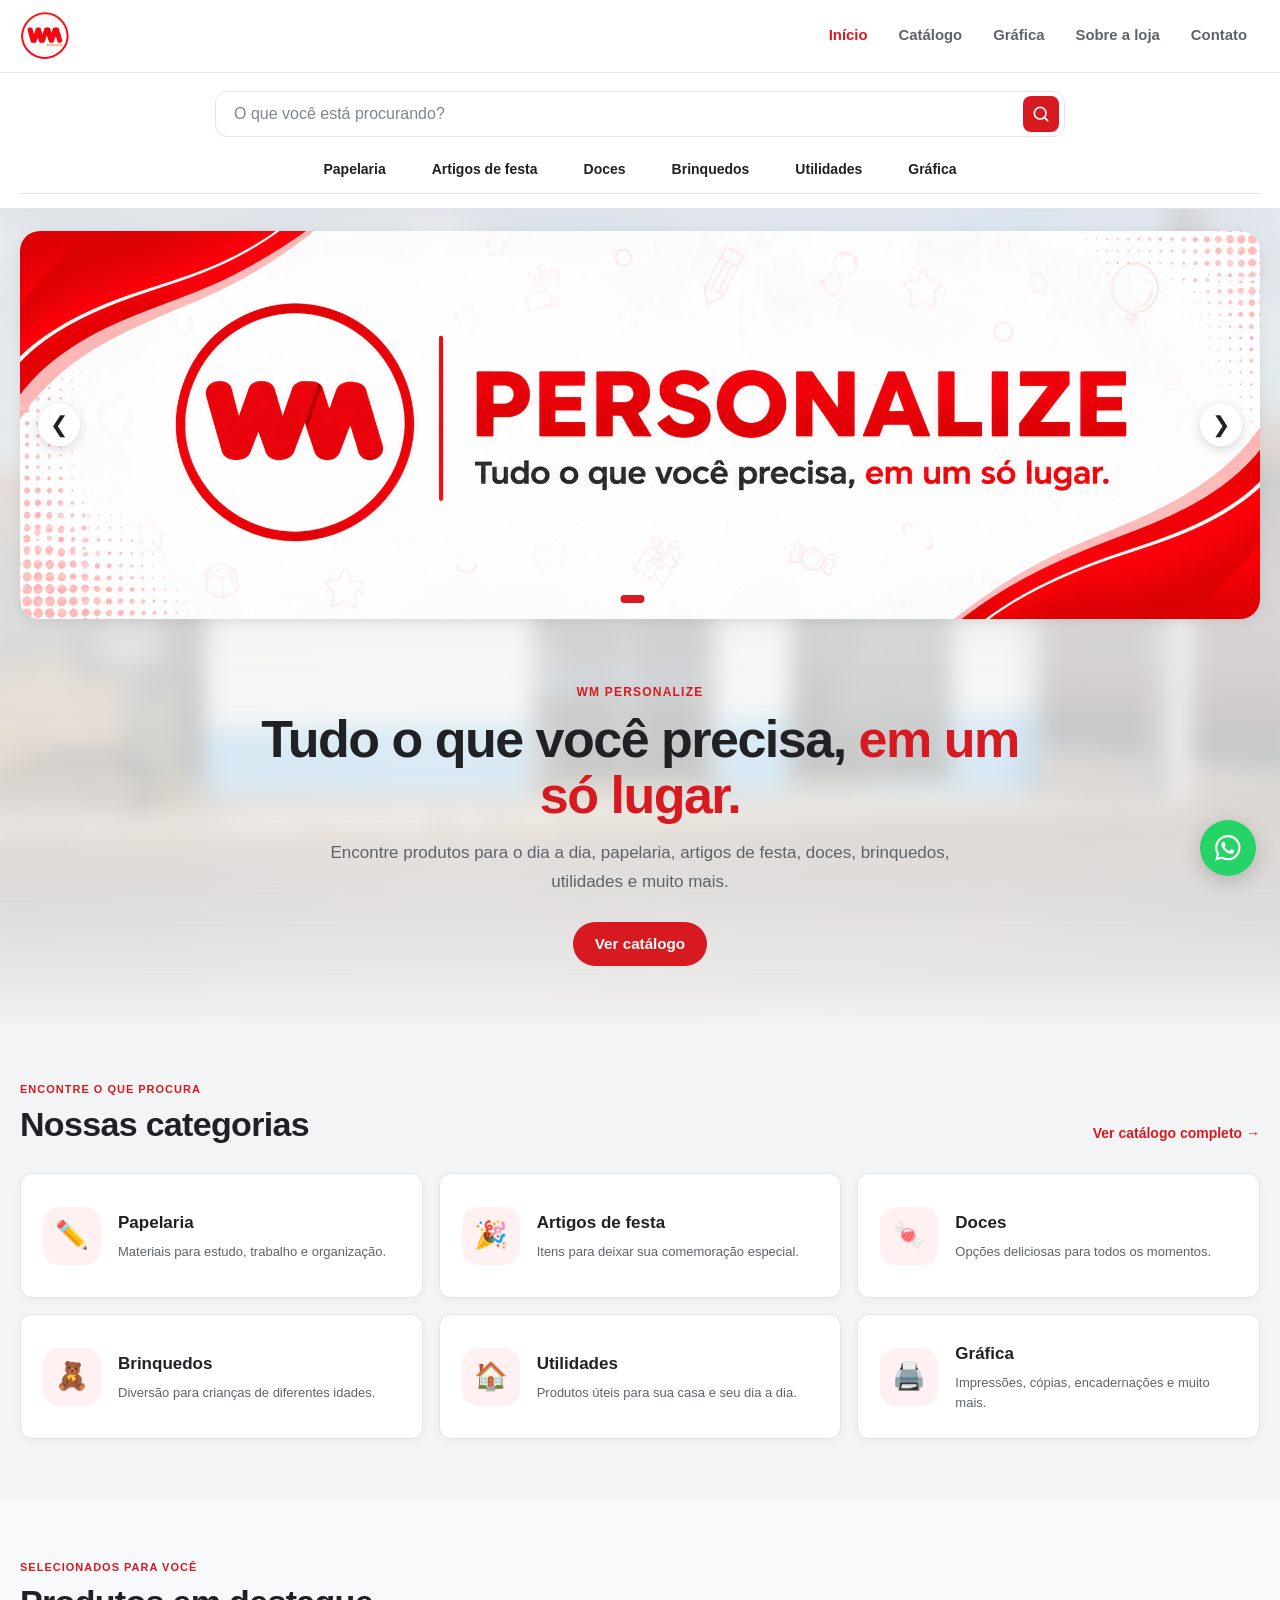
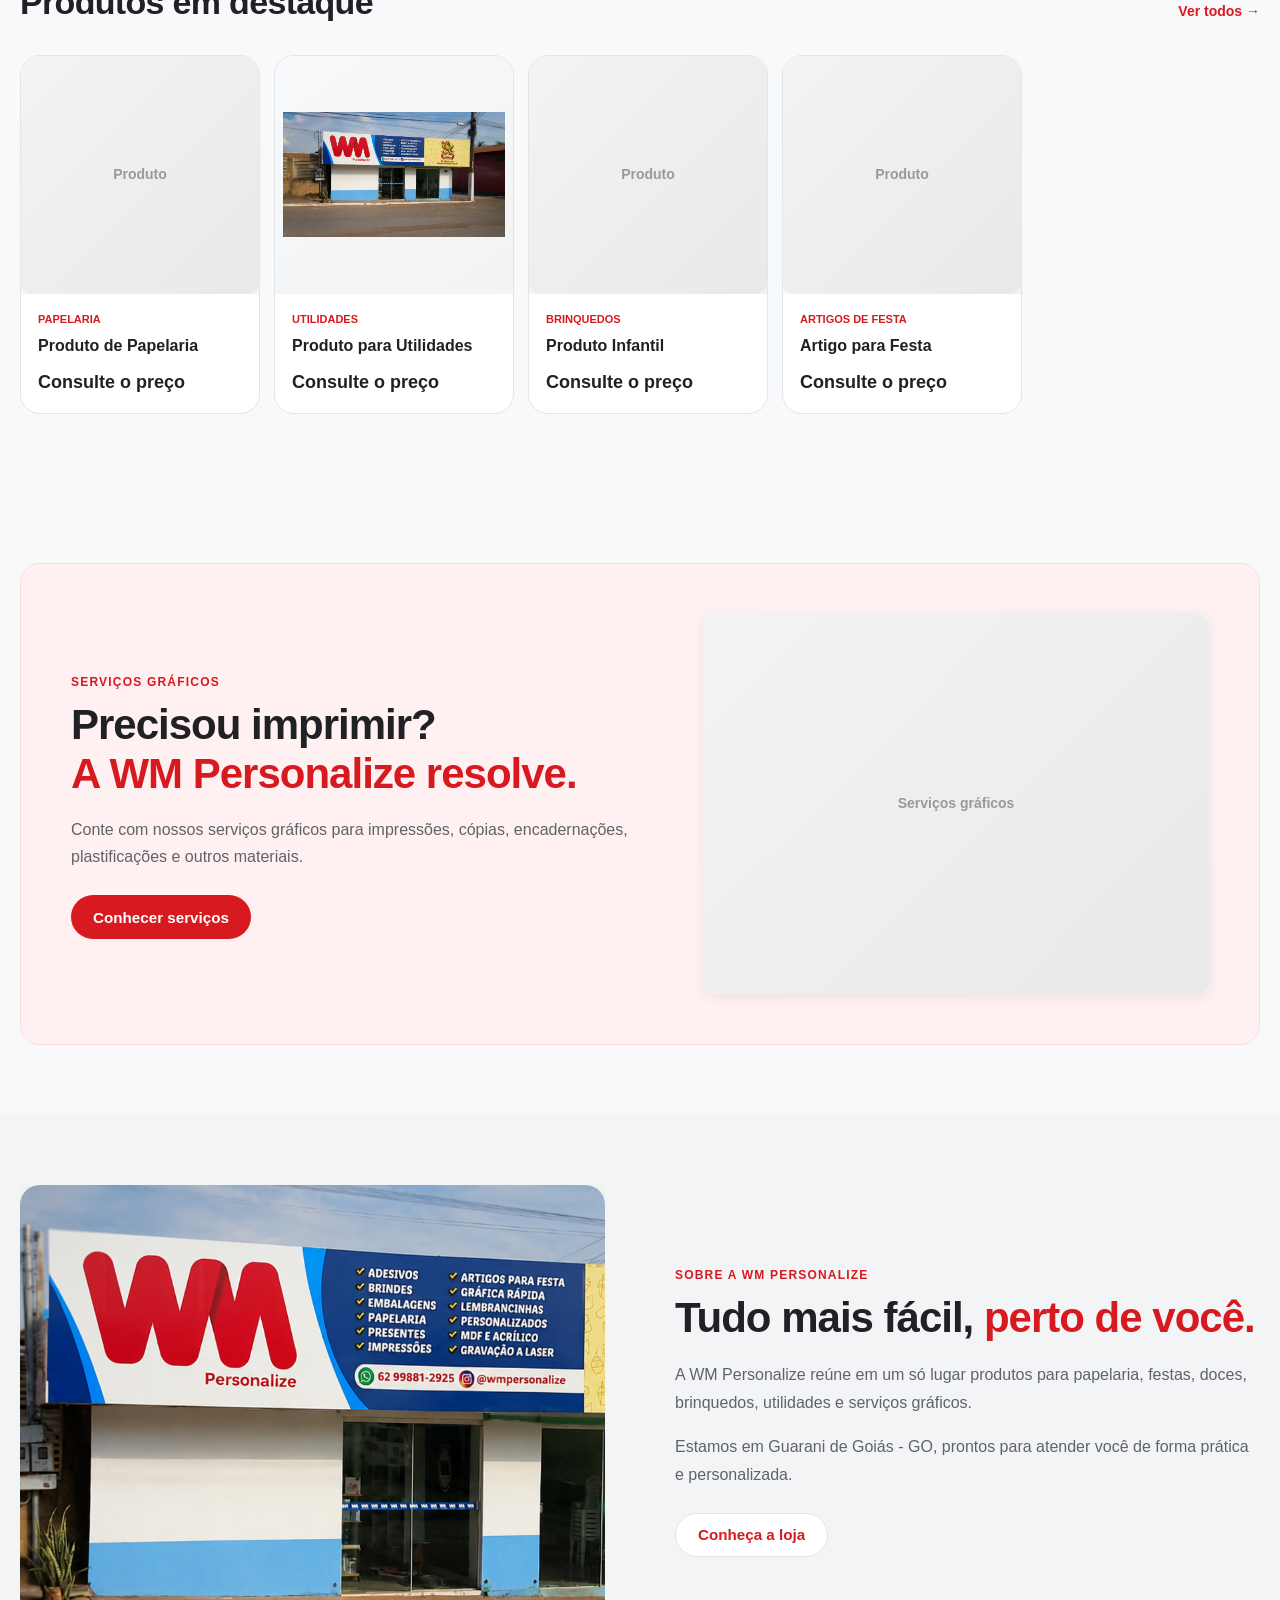
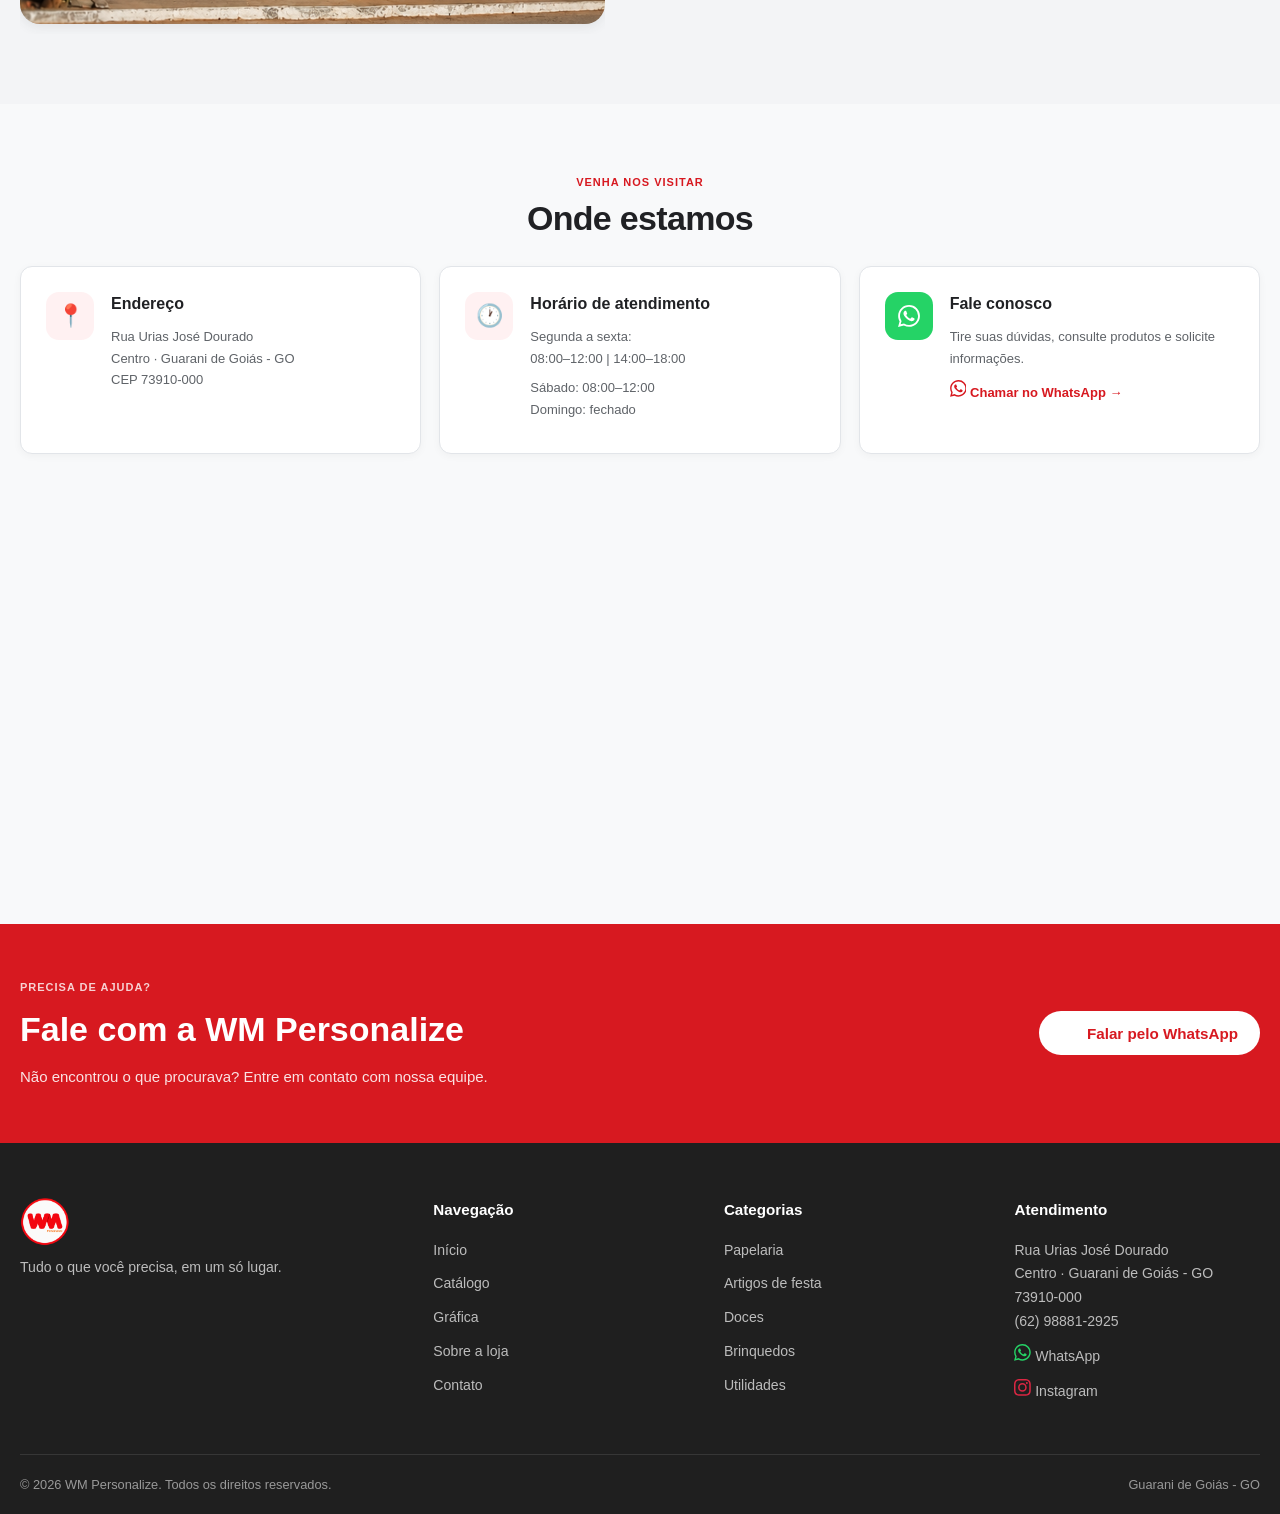
==== index.html @ 1e36e5fc "Add files via upload" ====
<!DOCTYPE html>
<html lang="pt-BR">

<head>
    <meta charset="UTF-8">
    <meta name="viewport" content="width=device-width, initial-scale=1.0">

    <meta name="description"
        content="WM Personalize - Tudo o que você precisa, em um só lugar. Papelaria, artigos de festa, doces, brinquedos, utilidades e serviços gráficos em Guarani de Goiás - GO.">

    <meta name="keywords"
        content="WM Personalize, papelaria, artigos de festa, doces, brinquedos, utilidades, gráfica, Guarani de Goiás">

    <meta name="author" content="WM Personalize">

    <title>WM Personalize | Tudo o que você precisa, em um só lugar.</title>

    <link rel="icon" type="image/x-icon" href="img/favicon/favicon.ico">

    <!-- CSS GLOBAL -->
    <link rel="stylesheet" href="css/style.css">

    <!-- CSS ESPECÍFICO DA HOME -->
    <link rel="stylesheet" href="css/home.css">
</head>

<body>

    <!-- =====================================================
         CABEÇALHO
    ====================================================== -->
    <header class="header">

        <div class="container header-conteudo">

            <!-- LOGO -->
            <a href="index.html" class="logo" aria-label="WM Personalize - Início">
                <img src="img/logo/logo.png" alt="WM Personalize">
            </a>

            <!-- MENU PRINCIPAL -->
            <nav class="menu-principal" aria-label="Menu principal">

                <a href="index.html" class="ativo">
                    Início
                </a>

                <a href="catalogo.html">
                    Catálogo
                </a>

                <a href="grafica.html">
                    Gráfica
                </a>

                <a href="sobre.html">
                    Sobre a loja
                </a>

                <a href="contato.html">
                    Contato
                </a>

            </nav>

            <!-- BOTÃO MENU MOBILE -->
            <button
                class="botao-menu-mobile"
                id="botaoMenuMobile"
                type="button"
                aria-label="Abrir menu"
                aria-expanded="false">

                <span></span>
                <span></span>
                <span></span>

            </button>

        </div>

    </header>


    <main>

        <!-- =================================================
             BUSCA
        ================================================== -->
        <section class="barra-pesquisa-secao">

            <div class="container">

                <form
                    class="barra-pesquisa"
                    id="formBuscaHome"
                    role="search">

                    <input
                        type="search"
                        id="buscaHome"
                        name="busca"
                        placeholder="O que você está procurando?"
                        autocomplete="off"
                        aria-label="Pesquisar produtos">

                    <button
                        type="submit"
                        aria-label="Pesquisar">

                        <svg
                            width="20"
                            height="20"
                            viewBox="0 0 24 24"
                            fill="none"
                            xmlns="http://www.w3.org/2000/svg"
                            aria-hidden="true">

                            <circle
                                cx="11"
                                cy="11"
                                r="7"
                                stroke="currentColor"
                                stroke-width="2"/>

                            <path
                                d="M20 20L16 16"
                                stroke="currentColor"
                                stroke-width="2"
                                stroke-linecap="round"/>

                        </svg>

                    </button>

                </form>

            </div>

        </section>


        <!-- =================================================
             CATEGORIAS
        ================================================== -->
        <section class="categorias-secao">

            <div class="container">

                <div class="categorias-barra">

                    <div class="categorias-lista">

                        <a
                            href="catalogo.html?categoria=papelaria"
                            class="categoria-item">

                            Papelaria

                        </a>

                        <a
                            href="catalogo.html?categoria=festa"
                            class="categoria-item">

                            Artigos de festa

                        </a>

                        <a
                            href="catalogo.html?categoria=doces"
                            class="categoria-item">

                            Doces

                        </a>

                        <a
                            href="catalogo.html?categoria=brinquedos"
                            class="categoria-item">

                            Brinquedos

                        </a>

                        <a
                            href="catalogo.html?categoria=utilidades"
                            class="categoria-item">

                            Utilidades

                        </a>

                        <a
                            href="grafica.html"
                            class="categoria-item">

                            Gráfica

                        </a>

                    </div>

                </div>

            </div>

        </section>


        <div class="inicio-destaque">

            <!-- =================================================
                 BANNER PRINCIPAL
            ================================================== -->
            <section class="hero">

            <div class="container">

                <div class="hero-banner">

                    <picture>

                        <img
                            src="img/home/banner-01.png"
                            alt="WM Personalize - Tudo o que você precisa, em um só lugar."
                            class="hero-banner-imagem"
                            id="bannerPrincipal">

                    </picture>

                    <!-- CONTROLES DO BANNER -->

                    <button
                        class="hero-controle hero-anterior"
                        id="bannerAnterior"
                        type="button"
                        aria-label="Banner anterior">

                        &#10094;

                    </button>

                    <button
                        class="hero-controle hero-proximo"
                        id="bannerProximo"
                        type="button"
                        aria-label="Próximo banner">

                        &#10095;

                    </button>

                    <!-- INDICADORES -->

                    <div
                        class="hero-indicadores"
                        id="bannerIndicadores"
                        aria-label="Indicadores do banner">

                        <button
                            type="button"
                            class="indicador ativo"
                            data-slide="0"
                            aria-label="Ir para o banner 1">
                        </button>

                        <button
                            type="button"
                            class="indicador"
                            data-slide="1"
                            aria-label="Ir para o banner 2">
                        </button>

                    </div>

                </div>

            </div>

            </section>


            <!-- =================================================
                 APRESENTAÇÃO
            ================================================== -->
            <section class="secao apresentacao">

            <div class="container">

                <div class="apresentacao-conteudo">

                    <span class="selo-secao">
                        WM PERSONALIZE
                    </span>

                    <h1>
                        Tudo o que você precisa,
                        <span>em um só lugar.</span>
                    </h1>

                    <p>
                        Encontre produtos para o dia a dia, papelaria,
                        artigos de festa, doces, brinquedos, utilidades
                        e muito mais.
                    </p>

                    <a
                        href="catalogo.html"
                        class="botao botao-primario">

                        Ver catálogo

                    </a>

                </div>

            </div>

            </section>

        </div>


        <!-- =================================================
             CATEGORIAS EM DESTAQUE
        ================================================== -->
        <section class="secao secao-cinza categorias-destaque">

            <div class="container">

                <div class="titulo-secao">

                    <div>
                        <span>ENCONTRE O QUE PROCURA</span>

                        <h2>
                            Nossas categorias
                        </h2>
                    </div>

                    <a
                        href="catalogo.html"
                        class="link-secao">

                        Ver catálogo completo →

                    </a>

                </div>


                <div class="categorias-grid">

                    <!-- PAPELARIA -->
                    <a
                        href="catalogo.html?categoria=papelaria"
                        class="categoria-card">

                        <div class="categoria-card-icone">
                            ✏️
                        </div>

                        <div>
                            <h3>Papelaria</h3>

                            <p>
                                Materiais para estudo,
                                trabalho e organização.
                            </p>
                        </div>

                    </a>


                    <!-- FESTA -->
                    <a
                        href="catalogo.html?categoria=festa"
                        class="categoria-card">

                        <div class="categoria-card-icone">
                            🎉
                        </div>

                        <div>
                            <h3>Artigos de festa</h3>

                            <p>
                                Itens para deixar
                                sua comemoração especial.
                            </p>
                        </div>

                    </a>


                    <!-- DOCES -->
                    <a
                        href="catalogo.html?categoria=doces"
                        class="categoria-card">

                        <div class="categoria-card-icone">
                            🍬
                        </div>

                        <div>
                            <h3>Doces</h3>

                            <p>
                                Opções deliciosas
                                para todos os momentos.
                            </p>
                        </div>

                    </a>


                    <!-- BRINQUEDOS -->
                    <a
                        href="catalogo.html?categoria=brinquedos"
                        class="categoria-card">

                        <div class="categoria-card-icone">
                            🧸
                        </div>

                        <div>
                            <h3>Brinquedos</h3>

                            <p>
                                Diversão para crianças
                                de diferentes idades.
                            </p>
                        </div>

                    </a>


                    <!-- UTILIDADES -->
                    <a
                        href="catalogo.html?categoria=utilidades"
                        class="categoria-card">

                        <div class="categoria-card-icone">
                            🏠
                        </div>

                        <div>
                            <h3>Utilidades</h3>

                            <p>
                                Produtos úteis para
                                sua casa e seu dia a dia.
                            </p>
                        </div>

                    </a>


                    <!-- GRÁFICA -->
                    <a
                        href="grafica.html"
                        class="categoria-card">

                        <div class="categoria-card-icone">
                            🖨️
                        </div>

                        <div>
                            <h3>Gráfica</h3>

                            <p>
                                Impressões, cópias,
                                encadernações e muito mais.
                            </p>
                        </div>

                    </a>

                </div>

            </div>

        </section>


        <!-- =================================================
             PRODUTOS EM DESTAQUE
             -------------------------------------------------
             Os cards sao montados sozinhos a partir de
             js/produtos.js: todo produto com "destaque: true"
             aparece aqui. A lista rola para o lado.
        ================================================== -->
        <section class="secao produtos-home">

            <div class="container">

                <div class="titulo-secao">

                    <div>
                        <span>SELECIONADOS PARA VOCÊ</span>

                        <h2>
                            Produtos em destaque
                        </h2>
                    </div>

                    <a
                        href="catalogo.html"
                        class="link-secao">

                        Ver todos →

                    </a>

                </div>


                <div
                    class="carrossel-produtos"
                    id="produtosDestaque">

                    <!-- Preenchido por js/home-destaques.js -->

                </div>

            </div>

        </section>


        <!-- =================================================
             GRÁFICA
        ================================================== -->
        <section class="secao grafica-home">

            <div class="container">

                <div class="grafica-home-conteudo">

                    <div class="grafica-home-texto">

                        <span class="selo-secao">
                            SERVIÇOS GRÁFICOS
                        </span>

                        <h2>
                            Precisou imprimir?
                            <br>
                            <span>A WM Personalize resolve.</span>
                        </h2>

                        <p>
                            Conte com nossos serviços gráficos para
                            impressões, cópias, encadernações,
                            plastificações e outros materiais.
                        </p>

                        <a
                            href="grafica.html"
                            class="botao botao-primario">

                            Conhecer serviços

                        </a>

                    </div>


                    <div class="grafica-home-imagem">

                        <img
                            src="img/grafica/impressao.png"
                            alt="Serviços de impressão da WM Personalize"
                            onerror="this.style.display='none'; this.nextElementSibling.style.display='flex';">

                        <div
                            class="placeholder-imagem"
                            style="display: none;">

                            Serviços gráficos

                        </div>

                    </div>

                </div>

            </div>

        </section>


        <!-- =================================================
             SOBRE A LOJA
        ================================================== -->
        <section class="secao secao-cinza sobre-home">

            <div class="container">

                <div class="sobre-home-conteudo">

                    <div class="sobre-home-imagens">

                        <!-- ===========================================
                             FOTOS DA LOJA

                             Para colocar mais uma foto, copie e cole
                             uma das linhas <img> abaixo e troque
                             apenas o caminho em src="...".
                        ============================================ -->

                        <div class="sobre-home-galeria">

                            <img src="img/loja/fachada.png" alt="Fachada da WM Personalize" loading="lazy">


                        </div>

                        
                        

                    </div>


                    <div class="sobre-home-texto">

                        <span class="selo-secao">
                            SOBRE A WM PERSONALIZE
                        </span>

                        <h2>
                            Tudo mais fácil,
                            <span>perto de você.</span>
                        </h2>

                        <p>
                            A WM Personalize reúne em um só lugar
                            produtos para papelaria, festas, doces,
                            brinquedos, utilidades e serviços gráficos.
                        </p>

                        <p>
                            Estamos em Guarani de Goiás - GO,
                            prontos para atender você de forma
                            prática e personalizada.
                        </p>

                        <a
                            href="sobre.html"
                            class="botao botao-secundario">

                            Conheça a loja

                        </a>

                    </div>

                </div>

            </div>

        </section>


        <!-- =================================================
             LOCALIZAÇÃO E HORÁRIO
        ================================================== -->
        <section class="secao localizacao-home">

            <div class="container">

                <div class="titulo-secao titulo-centralizado">

                    <div>

                        <span>
                            VENHA NOS VISITAR
                        </span>

                        <h2>
                            Onde estamos
                        </h2>

                    </div>

                </div>


                <div class="informacoes-loja-grid">

                    <!-- ENDEREÇO -->
                    <div class="informacao-loja-card">

                        <div class="informacao-icone">
                            📍
                        </div>

                        <div>

                            <h3>
                                Endereço
                            </h3>

                            <p>
                                Rua Urias José Dourado
                                <br>
                                Centro · Guarani de Goiás - GO
                                <br>
                                CEP 73910-000
                            </p>

                        </div>

                    </div>


                    <!-- HORÁRIO -->
                    <div class="informacao-loja-card">

                        <div class="informacao-icone">
                            🕐
                        </div>

                        <div>

                            <h3>
                                Horário de atendimento
                            </h3>

                            <p>
                                Segunda a sexta:
                                <br>
                                08:00–12:00 | 14:00–18:00
                            </p>

                            <p>
                                Sábado: 08:00–12:00
                                <br>
                                Domingo: fechado
                            </p>

                        </div>

                    </div>


                    <!-- WHATSAPP -->
                    <div class="informacao-loja-card">

                        <div class="informacao-icone icone-redondo-whatsapp">
                            <span class="icone-marca" data-icone="whatsapp"></span>
                        </div>

                        <div>

                            <h3>
                                Fale conosco
                            </h3>

                            <p>
                                Tire suas dúvidas,
                                consulte produtos e
                                solicite informações.
                            </p>

                            <a
                                href="https://wa.me/556298812925"
                                target="_blank"
                                rel="noopener noreferrer"
                                class="link-whatsapp link-com-icone">

                                <span class="icone-marca" data-icone="whatsapp"></span>
                                Chamar no WhatsApp →

                            </a>

                        </div>

                    </div>

                </div>

            </div>

        </section>


        <!-- =================================================
             MAPA
        ================================================== -->
        <section class="mapa-home">

            <div class="mapa-container">

                <iframe
                    src="https://www.google.com/maps?q=-13.9378415,-46.4811684&amp;z=18&amp;output=embed"
                    width="100%"
                    height="400"
                    style="border:0;"
                    allowfullscreen=""
                    loading="lazy"
                    referrerpolicy="no-referrer-when-downgrade"
                    title="Localização da WM Personalize">
                </iframe>

            </div>

        </section>


        <!-- =================================================
             CHAMADA PARA WHATSAPP
        ================================================== -->
        <section class="secao chamada-whatsapp">

            <div class="container">

                <div class="chamada-whatsapp-conteudo">

                    <div>

                        <span>
                            PRECISA DE AJUDA?
                        </span>

                        <h2>
                            Fale com a WM Personalize
                        </h2>

                        <p>
                            Não encontrou o que procurava?
                            Entre em contato com nossa equipe.
                        </p>

                    </div>

                    <a
                        href="https://wa.me/556298812925?text=Ol%C3%A1!%20Gostaria%20de%20saber%20mais%20sobre%20os%20produtos%20da%20WM%20Personalize."
                        target="_blank"
                        rel="noopener noreferrer"
                        class="botao botao-whatsapp">

                        <span class="icone-marca" data-icone="whatsapp"></span>
                        Falar pelo WhatsApp

                    </a>

                </div>

            </div>

        </section>

    </main>


    <!-- =====================================================
         RODAPÉ
    ====================================================== -->
    <footer class="footer">

        <div class="container">

            <div class="footer-conteudo">

                <!-- COLUNA 1 -->
                <div class="footer-coluna footer-marca">

                    <a
                        href="index.html"
                        class="footer-logo">

                        <img
                            src="img/logo/logo.png"
                            alt="WM Personalize">

                    </a>

                    <p>
                        Tudo o que você precisa,
                        em um só lugar.
                    </p>

                </div>


                <!-- COLUNA 2 -->
                <div class="footer-coluna">

                    <h3>
                        Navegação
                    </h3>

                    <a href="index.html">
                        Início
                    </a>

                    <a href="catalogo.html">
                        Catálogo
                    </a>

                    <a href="grafica.html">
                        Gráfica
                    </a>

                    <a href="sobre.html">
                        Sobre a loja
                    </a>

                    <a href="contato.html">
                        Contato
                    </a>

                </div>


                <!-- COLUNA 3 -->
                <div class="footer-coluna">

                    <h3>
                        Categorias
                    </h3>

                    <a href="catalogo.html?categoria=papelaria">
                        Papelaria
                    </a>

                    <a href="catalogo.html?categoria=festa">
                        Artigos de festa
                    </a>

                    <a href="catalogo.html?categoria=doces">
                        Doces
                    </a>

                    <a href="catalogo.html?categoria=brinquedos">
                        Brinquedos
                    </a>

                    <a href="catalogo.html?categoria=utilidades">
                        Utilidades
                    </a>

                </div>


                <!-- COLUNA 4 -->
                <div class="footer-coluna">

                    <h3>
                        Atendimento
                    </h3>

                    <p>
                        Rua Urias José Dourado
                        <br>
                        Centro · Guarani de Goiás - GO
                        <br>
                        73910-000
                    </p>

                    <a
                        href="tel:+556298812925">

                        (62) 98881-2925

                    </a>

                    <a
                        href="https://wa.me/556298812925"
                        target="_blank"
                        rel="noopener noreferrer"
                        class="link-com-icone">

                        <span class="icone-marca icone-cor-whatsapp" data-icone="whatsapp"></span>
                        WhatsApp

                    </a>

                    <a
                        href="https://www.instagram.com/wmpersonalize/"
                        target="_blank"
                        rel="noopener noreferrer"
                        class="link-com-icone">

                        <span class="icone-marca icone-cor-instagram" data-icone="instagram"></span>
                        Instagram

                    </a>

                </div>

            </div>


            <!-- LINHA FINAL -->
            <div class="footer-final">

                <p>
                    © 2026 WM Personalize. Todos os direitos reservados.
                </p>

                <p>
                    Guarani de Goiás - GO
                </p>

            </div>

        </div>

    </footer>


    <!-- =====================================================
         BOTÃO FLUTUANTE WHATSAPP
    ====================================================== -->
    <a
        href="https://wa.me/556298812925?text=Ol%C3%A1!%20Gostaria%20de%20saber%20mais%20sobre%20a%20WM%20Personalize."
        class="whatsapp-flutuante"
        target="_blank"
        rel="noopener noreferrer"
        aria-label="Falar com a WM Personalize pelo WhatsApp">

        <span class="icone-marca" data-icone="whatsapp"></span>

    </a>


    <!-- JAVASCRIPT GLOBAL -->
    <script src="js/icones.js"></script>

    <script src="js/script.js"></script>

    <!-- LISTA DE PRODUTOS + VITRINE DE DESTAQUES -->
    <script src="js/produtos.js"></script>

    <script src="js/home-destaques.js"></script>

</body>

</html>
---- css/style.css ----
/* =========================================================
   WM PERSONALIZE
   CSS GLOBAL DO PROJETO
   ========================================================= */


/* =========================================================
   1. VARIÁVEIS DA IDENTIDADE VISUAL
   ========================================================= */

:root {
    /* Cores principais */
    --cor-primaria: #d71920;
    --cor-primaria-escura: #b51218;
    --cor-primaria-clara: #fff1f2;

    /* Cores neutras */
    --cor-branca: #ffffff;
    /* Aliases kept for the page-specific styles written with the older name. */
    --cor-branco: var(--cor-branca);
    --cor-fundo: #f8f9fa;
    --cor-fundo-secundario: #f3f4f6;
    --cor-texto: #202124;
    --cor-texto-secundario: #5f6368;
    --cor-texto-claro: #80868b;
    --cor-borda: #e2e5e9;

    /* Estados */
    --cor-sucesso: #198754;
    --cor-aviso: #f0ad00;

    /* WhatsApp */
    --cor-whatsapp: #25d366;
    --cor-whatsapp-escura: #1da851;

    /* Estrutura */
    --largura-maxima: 1280px;
    --altura-header: 72px;

    /* Bordas */
    --raio-pequeno: 8px;
    --raio-medio: 12px;
    --raio-grande: 20px;

    /* Sombras */
    --sombra-suave: 0 2px 8px rgba(60, 64, 67, 0.08);
    --sombra-card: 0 3px 12px rgba(60, 64, 67, 0.09);
    --sombra-hover: 0 10px 28px rgba(60, 64, 67, 0.14);
    --sombra-media: var(--sombra-card);
    --sombra: var(--sombra-card);

    /* Transições */
    --transicao-rapida: 0.2s ease;
    --transicao: 0.3s ease;
}


/* =========================================================
   2. RESET
   ========================================================= */

* {
    margin: 0;
    padding: 0;
    box-sizing: border-box;
}

html {
    scroll-behavior: smooth;
    font-size: 16px;
}

body {
    font-family: Inter, "Segoe UI", Roboto, Helvetica, Arial, sans-serif;
    background-color: var(--cor-fundo);
    color: var(--cor-texto);
    line-height: 1.55;
    min-height: 100vh;
    -webkit-font-smoothing: antialiased;
    text-rendering: optimizeLegibility;
}

body.menu-aberto {
    overflow: hidden;
}

img {
    max-width: 100%;
    display: block;
}

button,
input,
select,
textarea {
    font: inherit;
}

button {
    border: none;
    cursor: pointer;
}

a {
    color: inherit;
    text-decoration: none;
}

ul,
ol {
    list-style: none;
}


/* =========================================================
   3. SELEÇÃO DE TEXTO
   ========================================================= */

::selection {
    background-color: var(--cor-primaria);
    color: var(--cor-branca);
}


/* =========================================================
   4. SCROLLBAR
   ========================================================= */

::-webkit-scrollbar {
    width: 9px;
}

::-webkit-scrollbar-track {
    background-color: #eeeeee;
}

::-webkit-scrollbar-thumb {
    background-color: #bbbbbb;
    border-radius: 20px;
}

::-webkit-scrollbar-thumb:hover {
    background-color: var(--cor-primaria);
}


/* =========================================================
   5. CONTAINER GLOBAL
   ========================================================= */

.container {
    width: min(100% - 40px, var(--largura-maxima));
    margin: 0 auto;
}


/* =========================================================
   6. SEÇÕES
   ========================================================= */

.secao {
    padding: 70px 0;
}

.secao-cinza {
    background-color: var(--cor-fundo-secundario);
}

.secao-branca {
    background-color: var(--cor-branca);
}


/* =========================================================
   7. TÍTULOS DE SEÇÃO
   ========================================================= */

.titulo-secao {
    margin-bottom: 35px;
}

.titulo-secao h2 {
    color: var(--cor-texto);
    font-size: 2rem;
    font-weight: 750;
    letter-spacing: -0.02em;
    line-height: 1.2;
    margin-bottom: 8px;
}

.titulo-secao p {
    color: var(--cor-texto-secundario);
    font-size: 1rem;
}

.titulo-secao.centralizado {
    text-align: center;
}


/* =========================================================
   8. BOTÕES GLOBAIS
   ========================================================= */

.botao {
    display: inline-flex;
    align-items: center;
    justify-content: center;
    gap: 8px;

    min-height: 44px;
    padding: 0 22px;

    border-radius: 999px;

    font-size: 0.95rem;
    font-weight: 650;

    transition:
        background-color var(--transicao-rapida),
        color var(--transicao-rapida),
        border-color var(--transicao-rapida),
        transform var(--transicao-rapida),
        box-shadow var(--transicao-rapida);
}

.botao:hover {
    transform: translateY(-1px);
}

.botao:active {
    transform: translateY(0);
}

.botao:focus-visible,
.menu-principal a:focus-visible,
.botao-menu-mobile:focus-visible,
input:focus-visible,
select:focus-visible {
    outline: 3px solid rgba(215, 25, 32, 0.22);
    outline-offset: 2px;
}


/* Botão vermelho */

.botao-primario {
    background-color: var(--cor-primaria);
    color: var(--cor-branca);
}

.botao-primario:hover {
    background-color: var(--cor-primaria-escura);
    box-shadow: 0 5px 15px rgba(215, 25, 32, 0.25);
}


/* Botão branco */

.botao-secundario {
    background-color: var(--cor-branca);
    color: var(--cor-primaria);
    border: 1px solid var(--cor-borda);
}

.botao-secundario:hover {
    border-color: var(--cor-primaria);
    color: var(--cor-primaria-escura);
}


/* Botão WhatsApp */

.botao-whatsapp {
    background-color: var(--cor-whatsapp);
    color: var(--cor-branca);
}

.botao-whatsapp:hover {
    background-color: var(--cor-whatsapp-escura);
    box-shadow: 0 5px 15px rgba(37, 211, 102, 0.25);
}


/* =========================================================
   9. CABEÇALHO
   ========================================================= */

.header,
.cabecalho {
    width: 100%;
    background-color: var(--cor-branca);
    border-bottom: 1px solid var(--cor-borda);
    position: sticky;
    top: 0;
    z-index: 1000;
}

.header-conteudo,
.cabecalho-conteudo {
    min-height: var(--altura-header);

    display: flex;
    align-items: center;
    justify-content: space-between;
    gap: 25px;
}


/* =========================================================
   10. LOGO
   ========================================================= */

.logo {
    display: inline-flex;
    align-items: center;
    flex-shrink: 0;
}

.logo img {
    width: auto;
    height: 48px;
    object-fit: contain;
}


/* =========================================================
   11. MENU PRINCIPAL
   ========================================================= */

.menu-principal {
    display: flex;
    align-items: center;
    gap: 5px;
}

.menu-principal a {
    position: relative;

    display: inline-flex;
    align-items: center;

    min-height: 44px;
    padding: 0 13px;

    color: var(--cor-texto-secundario);

    font-size: 0.93rem;
    font-weight: 600;

    border-radius: var(--raio-pequeno);

    transition:
        color var(--transicao-rapida),
        background-color var(--transicao-rapida);
}

.menu-principal a:hover {
    color: var(--cor-primaria);
    background-color: var(--cor-primaria-clara);
}

.menu-principal a.ativo {
    color: var(--cor-primaria);
}


/* =========================================================
   12. BOTÃO MENU MOBILE
   ========================================================= */

.botao-menu-mobile {
    width: 44px;
    height: 44px;

    display: none;
    align-items: center;
    justify-content: center;

    background-color: transparent;
    color: var(--cor-texto);

    border-radius: var(--raio-medio);

    font-size: 1.5rem;

    transition:
        background-color var(--transicao-rapida),
        color var(--transicao-rapida);
}

.botao-menu-mobile:hover {
    background-color: var(--cor-primaria-clara);
    color: var(--cor-primaria);
}


/* =========================================================
   13. BARRA DE PESQUISA GLOBAL
   ========================================================= */

.barra-pesquisa {
    position: relative;
    width: 100%;
}

.barra-pesquisa input {
    width: 100%;
    height: 46px;

    padding: 0 52px 0 18px;

    background-color: var(--cor-branca);
    border: 1px solid var(--cor-borda);
    border-radius: var(--raio-medio);

    color: var(--cor-texto);
    outline: none;

    transition:
        border-color var(--transicao-rapida),
        box-shadow var(--transicao-rapida);
}

.barra-pesquisa input::placeholder {
    color: var(--cor-texto-claro);
}

.barra-pesquisa input:focus {
    border-color: var(--cor-primaria);
    box-shadow: 0 0 0 3px rgba(215, 25, 32, 0.08);
}

.barra-pesquisa button {
    position: absolute;
    right: 6px;
    top: 50%;
    transform: translateY(-50%);

    width: 36px;
    height: 36px;

    display: flex;
    align-items: center;
    justify-content: center;

    background-color: var(--cor-primaria);
    color: var(--cor-branca);

    border-radius: var(--raio-pequeno);

    transition: background-color var(--transicao-rapida);
}

.barra-pesquisa button:hover {
    background-color: var(--cor-primaria-escura);
}


/* =========================================================
   14. BARRA DE CATEGORIAS
   ========================================================= */

.categorias-barra {
    width: 100%;
    background-color: var(--cor-branca);
    border-bottom: 1px solid var(--cor-borda);
}

.categorias-lista {
    display: flex;
    align-items: center;
    gap: 8px;

    overflow-x: auto;

    scrollbar-width: none;
}

.categorias-lista::-webkit-scrollbar {
    display: none;
}

.categoria-item {
    flex-shrink: 0;

    display: inline-flex;
    align-items: center;
    justify-content: center;

    min-height: 46px;
    padding: 0 17px;

    color: var(--cor-texto-secundario);

    font-size: 0.9rem;
    font-weight: 600;

    border-bottom: 3px solid transparent;

    transition:
        color var(--transicao-rapida),
        border-color var(--transicao-rapida),
        background-color var(--transicao-rapida);
}

.categoria-item:hover {
    color: var(--cor-primaria);
    background-color: var(--cor-primaria-clara);
}

.categoria-item.ativa {
    color: var(--cor-primaria);
    border-bottom-color: var(--cor-primaria);
}


/* =========================================================
   15. CARDS GERAIS
   ========================================================= */

.card {
    background-color: var(--cor-branca);
    border: 1px solid var(--cor-borda);
    border-radius: var(--raio-medio);
    box-shadow: var(--sombra-suave);

    transition:
        transform var(--transicao),
        box-shadow var(--transicao);
}

.card:hover {
    transform: translateY(-3px);
    box-shadow: var(--sombra-card);
}


/* =========================================================
   16. ÁREA DE IMAGEM / PLACEHOLDER
   ========================================================= */

.placeholder-imagem {
    width: 100%;
    min-height: 200px;

    display: flex;
    align-items: center;
    justify-content: center;

    background-color: #eeeeee;
    color: var(--cor-texto-claro);

    border-radius: var(--raio-medio);

    font-size: 0.9rem;
}


/* =========================================================
   17. BADGES
   ========================================================= */

.badge {
    display: inline-flex;
    align-items: center;
    justify-content: center;

    min-height: 25px;
    padding: 0 9px;

    border-radius: 20px;

    font-size: 0.72rem;
    font-weight: 700;
}

.badge-vermelho {
    background-color: var(--cor-primaria-clara);
    color: var(--cor-primaria);
}

.badge-verde {
    background-color: #eaf8ef;
    color: var(--cor-sucesso);
}


/* =========================================================
   18. FORMULÁRIOS GERAIS
   ========================================================= */

.campo {
    display: flex;
    flex-direction: column;
    gap: 7px;
}

.campo label {
    color: var(--cor-texto);
    font-size: 0.9rem;
    font-weight: 600;
}

.campo input,
.campo select,
.campo textarea {
    width: 100%;

    padding: 12px 14px;

    background-color: var(--cor-branca);
    border: 1px solid var(--cor-borda);
    border-radius: var(--raio-medio);

    color: var(--cor-texto);

    outline: none;

    transition:
        border-color var(--transicao-rapida),
        box-shadow var(--transicao-rapida);
}

.campo textarea {
    min-height: 130px;
    resize: vertical;
}

.campo input:focus,
.campo select:focus,
.campo textarea:focus {
    border-color: var(--cor-primaria);
    box-shadow: 0 0 0 3px rgba(215, 25, 32, 0.08);
}


/* =========================================================
   19. RODAPÉ
   ========================================================= */

.footer,
.rodape {
    background-color: #1f1f1f;
    color: var(--cor-branca);
    margin-top: auto;
}

.footer-principal,
.rodape-conteudo {
    padding: 55px 0 40px;
}

.footer-grid,
.rodape-conteudo {
    display: grid;
    gap: 45px;
}

.footer-grid {
    grid-template-columns: 1.5fr 1fr 1fr 1fr;
}

.footer-conteudo {
    display: grid;
    grid-template-columns: 1.5fr 1fr 1fr 1fr;
    gap: 45px;
    padding: 55px 0 40px;
}

.rodape-conteudo {
    grid-template-columns: 1.5fr 1fr 1fr;
}

.footer-logo {
    display: inline-block;
    margin-bottom: 18px;
}

.footer-logo img {
    width: auto;
    height: 48px;
}

/* Footer markup used by catálogo, gráfica, sobre and contato.  It is
   deliberately separate from .logo so the header mark can never leak here. */
.rodape-logo {
    display: block;
    width: auto;
    height: 48px;
    max-width: 100%;
    object-fit: contain;
    margin-bottom: 18px;
}

.rodape-coluna > p,
.rodape-coluna > a,
.rodape-coluna > span {
    color: #bcbcbc;
    font-size: 0.88rem;
    line-height: 1.7;
}

.rodape-coluna > a {
    display: block;
    margin-bottom: 10px;
    transition: color var(--transicao-rapida);
}

.rodape-coluna > a:hover {
    color: var(--cor-branca);
}

.rodape-coluna h3 {
    margin-bottom: 17px;
    color: var(--cor-branca);
    font-size: 0.95rem;
}

.rodape-final {
    padding: 20px 0;
    border-top: 1px solid rgba(255, 255, 255, 0.1);
    color: #999;
    font-size: 0.8rem;
    text-align: center;
}

.footer-descricao {
    max-width: 330px;
    color: #bcbcbc;
    font-size: 0.9rem;
    line-height: 1.7;
}

.footer-titulo {
    margin-bottom: 17px;

    color: var(--cor-branca);

    font-size: 0.95rem;
    font-weight: 700;
}

.footer-links {
    display: flex;
    flex-direction: column;
    gap: 10px;
}

.footer-links a {
    color: #bcbcbc;
    font-size: 0.88rem;

    transition:
        color var(--transicao-rapida);
}

.footer-links a:hover {
    color: var(--cor-branca);
}

.footer-coluna > p,
.footer-coluna > a {
    color: #bcbcbc;
    font-size: 0.88rem;
    line-height: 1.7;
}

.footer-coluna > a {
    display: block;
    margin-bottom: 10px;
    transition: color var(--transicao-rapida);
}

.footer-coluna > a:hover {
    color: var(--cor-branca);
}

.footer-coluna h3 {
    margin-bottom: 17px;
    color: var(--cor-branca);
    font-size: 0.95rem;
}

.footer-contato {
    display: flex;
    flex-direction: column;
    gap: 10px;
}

.footer-contato-item {
    color: #bcbcbc;
    font-size: 0.88rem;
    line-height: 1.5;
}

.footer-contato-item strong {
    color: var(--cor-branca);
}

.footer-bottom {
    padding: 20px 0;

    border-top: 1px solid rgba(255, 255, 255, 0.1);

    color: #999999;

    font-size: 0.8rem;

    text-align: center;
}

.footer-final {
    display: flex;
    justify-content: space-between;
    gap: 20px;
    padding: 20px 0;
    border-top: 1px solid rgba(255, 255, 255, 0.1);
    color: #999;
    font-size: 0.8rem;
}


/* =========================================================
   20. BOTÃO FLUTUANTE DO WHATSAPP
   ========================================================= */

.whatsapp-flutuante {
    position: fixed;
    right: 24px;
    bottom: 24px;

    width: 56px;
    height: 56px;

    display: flex;
    align-items: center;
    justify-content: center;

    background-color: var(--cor-whatsapp);
    color: var(--cor-branca);

    border-radius: 50%;

    font-size: 1.6rem;

    box-shadow: 0 5px 20px rgba(0, 0, 0, 0.18);

    z-index: 900;

    transition:
        transform var(--transicao),
        background-color var(--transicao);
}

.whatsapp-flutuante:hover {
    background-color: var(--cor-whatsapp-escura);
    transform: scale(1.07);
}


/* =========================================================
   21. UTILITÁRIOS
   ========================================================= */

.texto-vermelho {
    color: var(--cor-primaria);
}

.texto-centralizado {
    text-align: center;
}

.esconder {
    display: none !important;
}

.flex {
    display: flex;
}

.grid {
    display: grid;
}


/* =========================================================
   22. RESPONSIVIDADE — TABLET
   ========================================================= */

@media (max-width: 1000px) {

    .container {
        width: min(100% - 32px, var(--largura-maxima));
    }

    .menu-principal {
        gap: 0;
    }

    .menu-principal a {
        padding: 0 9px;
        font-size: 0.86rem;
    }

    .footer-grid,
    .rodape-conteudo,
    .footer-conteudo {
        grid-template-columns: repeat(2, 1fr);
        gap: 35px;
    }
}


/* =========================================================
   23. RESPONSIVIDADE — MOBILE
   ========================================================= */

@media (max-width: 768px) {

    :root {
        --altura-header: 64px;
    }

    .container {
        width: min(100% - 24px, var(--largura-maxima));
    }

    .secao {
        padding: 50px 0;
    }

    .titulo-secao {
        margin-bottom: 25px;
    }

    .titulo-secao h2 {
        font-size: 1.65rem;
    }


    /* Header */

    .header-conteudo {
        min-height: var(--altura-header);
    }

    .logo img {
        height: 42px;
    }

    .botao-menu-mobile {
        display: flex;
    }

    .menu-principal {
        position: fixed;

        top: var(--altura-header);
        left: 0;
        right: 0;

        height: calc(100vh - var(--altura-header));

        display: flex;
        flex-direction: column;
        align-items: stretch;

        padding: 15px;

        background-color: var(--cor-branca);

        border-top: 1px solid var(--cor-borda);

        transform: translateX(100%);
        transition: transform var(--transicao);

        overflow-y: auto;
    }

    .menu-principal.aberto,
    .menu-principal.menu-aberto {
        transform: translateX(0);
    }

    .menu-principal a {
        width: 100%;
        min-height: 50px;

        justify-content: flex-start;

        padding: 0 15px;

        border-bottom: 1px solid var(--cor-borda);

        font-size: 1rem;
    }


    /* Categorias */

    .categoria-item {
        min-height: 43px;
        padding: 0 14px;

        font-size: 0.84rem;
    }


    /* Footer */

    .footer-grid,
    .rodape-conteudo,
    .footer-conteudo {
        grid-template-columns: 1fr;
        gap: 30px;
    }

    .footer-descricao {
        max-width: 100%;
    }

    .footer-final {
        flex-direction: column;
        text-align: center;
    }


    /* WhatsApp */

    .whatsapp-flutuante {
        right: 18px;
        bottom: 18px;

        width: 52px;
        height: 52px;

        font-size: 1.45rem;
    }
}


/* =========================================================
   24. RESPONSIVIDADE — CELULARES PEQUENOS
   ========================================================= */

@media (max-width: 420px) {

    .container {
        width: min(100% - 20px, var(--largura-maxima));
    }

    .titulo-secao h2 {
        font-size: 1.5rem;
    }

    .whatsapp-flutuante {
        right: 14px;
        bottom: 14px;
    }
}


/* =========================================================
   FIM DO CSS GLOBAL
   ========================================================= */


/* =========================================================
   25. ÍCONES DE MARCA (WhatsApp / Instagram / Busca)
   ---------------------------------------------------------
   Os vetores ficam em js/icones.js.
   No HTML basta usar:

       <span class="icone-marca" data-icone="whatsapp"></span>
       <span class="icone-marca" data-icone="instagram"></span>

   O tamanho é definido pelo font-size do elemento pai.
   ========================================================= */

.icone-marca {
    display: inline-flex;
    align-items: center;
    justify-content: center;
    flex-shrink: 0;
    line-height: 0;
}

.icone-marca svg {
    display: block;
    width: 1em;
    height: 1em;
    fill: currentColor;
}

/* Dentro de botões o ícone tem tamanho fixo. */
.botao .icone-marca {
    font-size: 1.15rem;
}

/* Botão flutuante do WhatsApp. */
.whatsapp-flutuante .icone-marca {
    font-size: 1.6rem;
}


/* =========================================================
   26. BOTÃO DO INSTAGRAM
   ---------------------------------------------------------
   Mesma forma do botão do WhatsApp, com as cores oficiais.
   ========================================================= */

.botao-instagram {
    color: var(--cor-branca);
    background-image: linear-gradient(
        45deg,
        #f09433 0%,
        #e6683c 25%,
        #dc2743 50%,
        #cc2366 75%,
        #bc1888 100%
    );
    background-color: #dc2743;
}

.botao-instagram:hover {
    box-shadow: 0 5px 15px rgba(188, 24, 136, 0.28);
    filter: brightness(1.05);
}


/* Ícone redondo do Instagram (usado fora de botões). */
.icone-redondo-instagram {
    color: #ffffff;
    background-image: linear-gradient(
        45deg,
        #f09433 0%,
        #e6683c 25%,
        #dc2743 50%,
        #cc2366 75%,
        #bc1888 100%
    ) !important;
}

/* Ícone redondo do WhatsApp (usado fora de botões). */
.icone-redondo-whatsapp {
    color: #ffffff;
    background: var(--cor-whatsapp) !important;
}


/* =========================================================
   27. BORDA INFERIOR DIFUSA DOS FUNDOS DE PÁGINA
   ---------------------------------------------------------
   Faz a foto desfocada do topo desaparecer suavemente
   apenas na parte de baixo, sem cortar as laterais.
   ========================================================= */

.fundo-difuso-base {
    -webkit-mask-image: linear-gradient(
        to bottom,
        #000 0%,
        #000 52%,
        rgba(0, 0, 0, 0.55) 78%,
        rgba(0, 0, 0, 0) 100%
    );
    mask-image: linear-gradient(
        to bottom,
        #000 0%,
        #000 52%,
        rgba(0, 0, 0, 0.55) 78%,
        rgba(0, 0, 0, 0) 100%
    );
}


/* Link de texto acompanhado de ícone (rodapés, cards). */
.link-com-icone {
    display: inline-flex;
    align-items: center;
    gap: 8px;
}

.link-com-icone .icone-marca {
    font-size: 1.05rem;
}

.icone-cor-whatsapp {
    color: var(--cor-whatsapp);
}

.icone-cor-instagram {
    color: #dc2743;
}

/* Lupa dentro da barra de pesquisa. */
.barra-pesquisa button .icone-marca {
    font-size: 20px;
}
---- css/home.css ----
/* =========================================================
   WM PERSONALIZE
   HOME - ESTILOS ESPECÍFICOS
========================================================= */


/* =========================================================
   BARRA DE PESQUISA
========================================================= */

.barra-pesquisa-secao {
    background: var(--cor-branca);
    padding: 18px 0 10px;
}

.barra-pesquisa {
    width: 100%;
    max-width: 850px;
    margin: 0 auto;
}


/* =========================================================
   CATEGORIAS SUPERIORES
========================================================= */

.categorias-secao {
    background: var(--cor-branca);
    border-bottom: 1px solid var(--cor-borda);
    padding-bottom: 14px;
}

.categorias-barra {
    width: 100%;
}

.categorias-lista {
    display: flex;
    align-items: center;
    justify-content: center;
    gap: 8px;
    overflow-x: auto;
    scrollbar-width: none;
}

.categorias-lista::-webkit-scrollbar {
    display: none;
}

.categoria-item {
    flex: 0 0 auto;
    padding: 9px 18px;
    border-radius: 20px;
    color: var(--cor-texto);
    background: transparent;
    border: 1px solid transparent;
    font-size: 14px;
    font-weight: 600;
    white-space: nowrap;
    transition: var(--transicao);
}

.categoria-item:hover {
    color: var(--cor-primaria);
    background: var(--cor-primaria-clara);
    border-color: #ffd4d7;
}


/* =========================================================
   HERO / BANNER
========================================================= */

/* Fundo de transição entre o carrossel e a apresentação da loja. */
.inicio-destaque {
    position: relative;
    isolation: isolate;
    overflow: hidden;
    background: var(--cor-fundo);
}

.inicio-destaque::before,
.inicio-destaque::after {
    position: absolute;
    inset: 0;
    z-index: 0;
    content: "";
    pointer-events: none;

    /* Some apenas na parte de baixo, mesclando com o restante da pagina. */
    -webkit-mask-image: linear-gradient(to bottom, #000 0%, #000 55%, rgba(0,0,0,0.5) 80%, rgba(0,0,0,0) 100%);
    mask-image: linear-gradient(to bottom, #000 0%, #000 55%, rgba(0,0,0,0.5) 80%, rgba(0,0,0,0) 100%);
}

.inicio-destaque::before {
    inset: -22px;
    background: url("../img/home/fundo-catalogo.png") center 52% / cover no-repeat;
    filter: blur(11px);
    opacity: 0.62;
}

.inicio-destaque::after {
    background: linear-gradient(
        180deg,
        rgba(248, 249, 250, 0.68),
        rgba(248, 249, 250, 0.78)
    );
}

.inicio-destaque > .hero,
.inicio-destaque > .apresentacao {
    position: relative;
    z-index: 1;
    background: transparent;
}

.hero {
    background: var(--cor-fundo);
    padding: 22px 0 0;
}

.hero-banner {
    position: relative;
    width: 100%;
    overflow: hidden;
    border-radius: var(--raio-grande);
    background: #eeeeee;
    box-shadow: var(--sombra);
}

.hero-banner picture {
    display: block;
    width: 100%;
}

.hero-banner-imagem {
    display: block;
    width: 100%;
    aspect-ratio: 1920 / 600;
    object-fit: cover;
    transition: opacity 0.3s ease;
}


/* =========================================================
   CONTROLES DO BANNER
========================================================= */

.hero-controle {
    position: absolute;
    top: 50%;
    transform: translateY(-50%);

    width: 42px;
    height: 42px;

    display: flex;
    align-items: center;
    justify-content: center;

    border: none;
    border-radius: 50%;

    background: rgba(255, 255, 255, 0.92);
    color: var(--cor-texto);

    font-size: 22px;
    line-height: 1;

    cursor: pointer;

    box-shadow: 0 3px 12px rgba(0, 0, 0, 0.15);

    transition: var(--transicao);
    z-index: 2;
}

.hero-controle:hover {
    background: var(--cor-branca);
    color: var(--cor-primaria);
    transform: translateY(-50%) scale(1.05);
}

.hero-anterior {
    left: 18px;
}

.hero-proximo {
    right: 18px;
}


/* =========================================================
   INDICADORES DO BANNER
========================================================= */

.hero-indicadores {
    position: absolute;
    left: 50%;
    bottom: 16px;
    transform: translateX(-50%);

    display: flex;
    align-items: center;
    gap: 7px;

    z-index: 2;
}

.indicador {
    width: 8px;
    height: 8px;

    padding: 0;
    border: none;
    border-radius: 50%;

    background: rgba(255, 255, 255, 0.65);

    cursor: pointer;
    transition: var(--transicao);
}

.indicador.ativo {
    width: 24px;
    border-radius: 10px;
    background: var(--cor-primaria);
}


/* =========================================================
   APRESENTAÇÃO
========================================================= */

.apresentacao {
    padding-top: 60px;
    padding-bottom: 60px;
}

.apresentacao-conteudo {
    max-width: 780px;
    margin: 0 auto;
    text-align: center;
}

.selo-secao {
    display: inline-block;
    margin-bottom: 10px;

    color: var(--cor-primaria);
    font-size: 12px;
    font-weight: 800;
    letter-spacing: 1.2px;
}

.apresentacao h1 {
    margin: 0 auto 16px;

    font-size: clamp(32px, 5vw, 52px);
    line-height: 1.08;
    letter-spacing: -1.5px;

    color: var(--cor-texto);
}

.apresentacao h1 span {
    color: var(--cor-primaria);
}

.apresentacao p {
    max-width: 650px;
    margin: 0 auto 25px;

    color: var(--cor-texto-secundario);
    font-size: 17px;
    line-height: 1.7;
}


/* =========================================================
   TÍTULOS DAS SEÇÕES
========================================================= */

.titulo-secao {
    display: flex;
    align-items: flex-end;
    justify-content: space-between;
    gap: 25px;

    margin-bottom: 28px;
}

.titulo-secao > div > span {
    display: block;
    margin-bottom: 6px;

    color: var(--cor-primaria);
    font-size: 11px;
    font-weight: 800;
    letter-spacing: 1px;
}

.titulo-secao h2 {
    margin: 0;

    color: var(--cor-texto);
    font-size: clamp(26px, 4vw, 34px);
    line-height: 1.2;
}

.link-secao {
    flex: 0 0 auto;

    color: var(--cor-primaria);
    font-size: 14px;
    font-weight: 700;

    transition: var(--transicao);
}

.link-secao:hover {
    color: var(--cor-primaria-escura);
    transform: translateX(3px);
}

.titulo-centralizado {
    justify-content: center;
    text-align: center;
}

.titulo-centralizado > div > span {
    margin-bottom: 7px;
}


/* =========================================================
   CATEGORIAS EM DESTAQUE
========================================================= */

.categorias-destaque {
    padding-top: 55px;
    padding-bottom: 60px;
}

.categorias-grid {
    display: grid;
    grid-template-columns: repeat(3, 1fr);
    gap: 16px;
}

.categoria-card {
    display: flex;
    align-items: center;
    gap: 17px;

    min-height: 125px;
    padding: 22px;

    background: var(--cor-branca);
    border: 1px solid var(--cor-borda);
    border-radius: var(--raio-medio);

    box-shadow: 0 2px 8px rgba(0, 0, 0, 0.04);

    transition: var(--transicao);
}

.categoria-card:hover {
    border-color: #f3b8bc;
    box-shadow: var(--sombra);
    transform: translateY(-4px);
}

.categoria-card-icone {
    flex: 0 0 58px;

    width: 58px;
    height: 58px;

    display: flex;
    align-items: center;
    justify-content: center;

    border-radius: 16px;

    background: var(--cor-primaria-clara);

    font-size: 27px;
}

.categoria-card h3 {
    margin: 0 0 6px;

    color: var(--cor-texto);
    font-size: 17px;
}

.categoria-card p {
    margin: 0;

    color: var(--cor-texto-secundario);
    font-size: 13px;
    line-height: 1.5;
}


/* =========================================================
   PRODUTOS DA HOME
========================================================= */

.produtos-home {
    padding-top: 60px;
    padding-bottom: 65px;
}

.produtos-populares {
    padding-top: 60px;
    padding-bottom: 65px;
}

.produtos-grid {
    display: grid;
    grid-template-columns: repeat(4, minmax(0, 1fr));
    gap: 20px;
}


/* =========================================================
   CARDS DE PRODUTO
========================================================= */

.produto-card {
    position: relative;
    display: flex;
    flex-direction: column;
    overflow: hidden;

    background: var(--cor-branca);
    border: 1px solid var(--cor-borda);
    border-radius: var(--raio-grande);

    transition: var(--transicao);
}

.produto-card:hover {
    border-color: rgba(215, 25, 32, 0.28);
    box-shadow: var(--sombra-hover);
    transform: translateY(-4px);
}

.produto-imagem {
    position: relative;

    width: 100%;
    aspect-ratio: 1 / 1;

    overflow: hidden;
    background: linear-gradient(145deg, #f8f9fa, #f1f3f4);
}

.produto-imagem img {
    display: block;

    width: 100%;
    height: 100%;

    object-fit: contain;
    padding: 8px;

    transition: transform 0.4s ease;
}

.produto-card:hover .produto-imagem img {
    transform: scale(1.02);
}

.produto-info {
    flex: 1;
    padding: 17px;
}

.produto-categoria {
    display: block;
    margin-bottom: 7px;

    color: var(--cor-primaria);
    font-size: 11px;
    font-weight: 700;
    text-transform: uppercase;
}

.produto-info h3 {
    margin: 0 0 12px;

    color: var(--cor-texto);
    font-size: 16px;
    font-weight: 650;
    line-height: 1.35;
}

.produto-preco {
    margin: 0;

    color: var(--cor-texto);
    font-size: 18px;
    font-weight: 750;
}

.placeholder-card {
    min-height: 100%;
}

.placeholder-imagem {
    width: 100%;
    height: 100%;

    min-height: 220px;

    display: flex;
    align-items: center;
    justify-content: center;

    background:
        linear-gradient(
            135deg,
            #f3f3f3 0%,
            #e9e9e9 100%
        );

    color: #999;

    font-size: 14px;
    font-weight: 600;
}


/* =========================================================
   SEÇÃO GRÁFICA
========================================================= */

.grafica-home {
    padding-top: 70px;
    padding-bottom: 70px;
}

.grafica-home-conteudo {
    display: grid;
    grid-template-columns: 1fr 0.9fr;
    align-items: center;
    gap: 70px;

    padding: 50px;

    background: var(--cor-primaria-clara);
    border: 1px solid #ffd9dc;
    border-radius: var(--raio-grande);
}

.grafica-home-texto h2 {
    margin: 0 0 18px;

    color: var(--cor-texto);
    font-size: clamp(29px, 4vw, 42px);
    line-height: 1.15;
    letter-spacing: -1px;
}

.grafica-home-texto h2 span {
    color: var(--cor-primaria);
}

.grafica-home-texto p {
    max-width: 570px;
    margin: 0 0 25px;

    color: var(--cor-texto-secundario);
    font-size: 16px;
    line-height: 1.7;
}

.grafica-home-imagem {
    width: 100%;
    aspect-ratio: 4 / 3;

    overflow: hidden;

    background: var(--cor-branca);
    border-radius: var(--raio-medio);

    box-shadow: var(--sombra);
}

.grafica-home-imagem img {
    display: block;

    width: 100%;
    height: 100%;

    object-fit: cover;
}

.grafica-home-imagem .placeholder-imagem {
    min-height: 100%;
}


/* =========================================================
   SOBRE A LOJA
========================================================= */

.sobre-home {
    padding-top: 70px;
    padding-bottom: 70px;
}

.sobre-home-conteudo {
    display: grid;
    grid-template-columns: 1fr 1fr;
    align-items: center;
    gap: 70px;
}

.sobre-home-imagens {
    width: 100%;
}

.sobre-imagem-principal {
    position: relative;

    width: 100%;
    aspect-ratio: 4 / 3;

    overflow: hidden;

    background: var(--cor-branca);
    border-radius: var(--raio-grande);

    box-shadow: var(--sombra);
}

.sobre-imagem-principal img {
    display: block;

    width: 100%;
    height: 100%;

    object-fit: cover;
}

.sobre-imagem-principal .placeholder-imagem {
    min-height: 100%;
}

.sobre-home-texto h2 {
    margin: 0 0 18px;

    color: var(--cor-texto);
    font-size: clamp(30px, 4vw, 42px);
    line-height: 1.15;
    letter-spacing: -1px;
}

.sobre-home-texto h2 span {
    color: var(--cor-primaria);
}

.sobre-home-texto p {
    margin: 0 0 16px;

    color: var(--cor-texto-secundario);
    font-size: 16px;
    line-height: 1.75;
}

.sobre-home-texto .botao {
    margin-top: 8px;
}


/* =========================================================
   INFORMAÇÕES DA LOJA
========================================================= */

.localizacao-home {
    padding-top: 70px;
    padding-bottom: 70px;
}

.informacoes-loja-grid {
    display: grid;
    grid-template-columns: repeat(3, 1fr);
    gap: 18px;
}

.informacao-loja-card {
    display: flex;
    align-items: flex-start;
    gap: 17px;

    padding: 25px;

    background: var(--cor-branca);
    border: 1px solid var(--cor-borda);
    border-radius: var(--raio-medio);

    box-shadow: 0 2px 8px rgba(0, 0, 0, 0.04);
}

.informacao-icone {
    flex: 0 0 48px;

    width: 48px;
    height: 48px;

    display: flex;
    align-items: center;
    justify-content: center;

    border-radius: 13px;

    background: var(--cor-primaria-clara);

    font-size: 22px;
}

.informacao-loja-card h3 {
    margin: 0 0 9px;

    color: var(--cor-texto);
    font-size: 16px;
}

.informacao-loja-card p {
    margin: 0 0 8px;

    color: var(--cor-texto-secundario);
    font-size: 13px;
    line-height: 1.65;
}

.link-whatsapp {
    display: inline-block;
    margin-top: 3px;

    color: var(--cor-primaria);
    font-size: 13px;
    font-weight: 700;

    transition: var(--transicao);
}

.link-whatsapp:hover {
    color: var(--cor-primaria-escura);
}


/* =========================================================
   MAPA
========================================================= */

.mapa-home {
    width: 100%;
    background: var(--cor-fundo);
}

.mapa-container {
    width: 100%;
}

.mapa-container iframe {
    display: block;
    width: 100%;
    min-height: 400px;
}


/* =========================================================
   CHAMADA WHATSAPP
========================================================= */

.chamada-whatsapp {
    padding-top: 55px;
    padding-bottom: 55px;

    background: var(--cor-primaria);
}

.chamada-whatsapp-conteudo {
    display: flex;
    align-items: center;
    justify-content: space-between;
    gap: 30px;
}

.chamada-whatsapp-conteudo > div {
    max-width: 700px;
}

.chamada-whatsapp-conteudo span {
    display: block;
    margin-bottom: 7px;

    color: rgba(255, 255, 255, 0.8);

    font-size: 11px;
    font-weight: 800;
    letter-spacing: 1px;
}

.chamada-whatsapp-conteudo h2 {
    margin: 0 0 9px;

    color: var(--cor-branca);
    font-size: clamp(25px, 4vw, 34px);
}

.chamada-whatsapp-conteudo p {
    margin: 0;

    color: rgba(255, 255, 255, 0.88);
    font-size: 15px;
}

.chamada-whatsapp .botao-whatsapp {
    flex: 0 0 auto;

    background: var(--cor-branca);
    color: var(--cor-primaria);

    border: none;
}

.chamada-whatsapp .botao-whatsapp:hover {
    background: #f5f5f5;
    color: var(--cor-primaria-escura);
}


/* =========================================================
   RESPONSIVIDADE - TABLET
========================================================= */

@media (max-width: 1100px) {

    .categorias-grid {
        grid-template-columns: repeat(2, 1fr);
    }

    .produtos-grid {
        grid-template-columns: repeat(3, 1fr);
    }

    .grafica-home-conteudo {
        gap: 40px;
        padding: 40px;
    }

    .sobre-home-conteudo {
        gap: 45px;
    }

    .informacoes-loja-grid {
        grid-template-columns: 1fr;
    }

}


/* =========================================================
   RESPONSIVIDADE - TABLET PEQUENO
========================================================= */

@media (max-width: 850px) {

    .hero {
        padding-top: 15px;
    }

    .hero-banner {
        border-radius: var(--raio-medio);
    }

    .hero-banner-imagem {
        aspect-ratio: 16 / 7;
    }

    .grafica-home-conteudo {
        grid-template-columns: 1fr;
    }

    .grafica-home-imagem {
        max-width: 600px;
        margin: 0 auto;
    }

    .sobre-home-conteudo {
        grid-template-columns: 1fr;
        gap: 40px;
    }

    .sobre-home-imagens {
        max-width: 650px;
        margin: 0 auto;
    }

}


/* =========================================================
   RESPONSIVIDADE - CELULAR
========================================================= */

@media (max-width: 650px) {

    .inicio-destaque::before {
        inset: -14px;
        filter: blur(8px);
        opacity: 0.52;
    }

    .inicio-destaque::after {
        background: rgba(248, 249, 250, 0.76);
    }

    .barra-pesquisa-secao {
        padding-top: 12px;
        padding-bottom: 8px;
    }

    .categorias-secao {
        padding-bottom: 10px;
    }

    .categorias-lista {
        justify-content: flex-start;
        gap: 5px;
        padding-bottom: 2px;
    }

    .categoria-item {
        padding: 8px 14px;
        font-size: 13px;
    }


    /* HERO */

    .hero {
        padding-top: 10px;
    }

    .hero-banner {
        border-radius: 0;
        margin-left: -1px;
        width: calc(100% + 2px);
        /* Mantém a proporção da arte panorâmica também no celular. */
        aspect-ratio: 1920 / 600;
    }

    .hero-banner-imagem {
        width: 100%;
        height: 100%;
        aspect-ratio: auto;
        object-fit: contain;
    }

    .hero-controle {
        width: 34px;
        height: 34px;

        font-size: 17px;
    }

    .hero-anterior {
        left: 10px;
    }

    .hero-proximo {
        right: 10px;
    }

    .hero-indicadores {
        bottom: 10px;
    }


    /* APRESENTAÇÃO */

    .apresentacao {
        padding-top: 42px;
        padding-bottom: 45px;
    }

    .apresentacao h1 {
        font-size: 32px;
        letter-spacing: -0.8px;
    }

    .apresentacao p {
        font-size: 15px;
        line-height: 1.6;
    }


    /* TÍTULOS */

    .titulo-secao {
        align-items: flex-start;
        margin-bottom: 22px;
    }

    .titulo-secao h2 {
        font-size: 27px;
    }

    .link-secao {
        font-size: 12px;
        margin-top: 8px;
    }


    /* CATEGORIAS */

    .categorias-destaque {
        padding-top: 45px;
        padding-bottom: 48px;
    }

    .categorias-grid {
        grid-template-columns: 1fr;
        gap: 11px;
    }

    .categoria-card {
        min-height: 100px;
        padding: 17px;
    }

    .categoria-card-icone {
        flex-basis: 50px;
        width: 50px;
        height: 50px;
        font-size: 23px;
    }

    .categoria-card h3 {
        font-size: 16px;
    }

    .categoria-card p {
        font-size: 12px;
    }


    /* PRODUTOS */

    .produtos-home,
    .produtos-populares {
        padding-top: 48px;
        padding-bottom: 50px;
    }

    .produtos-grid {
        grid-template-columns: repeat(2, 1fr);
        gap: 11px;
    }

    .produto-info {
        padding: 13px;
    }

    .produto-categoria {
        font-size: 9px;
    }

    .produto-info h3 {
        font-size: 14px;
        margin-bottom: 9px;
    }

    .produto-preco {
        font-size: 15px;
    }

    .placeholder-imagem {
        min-height: 160px;
    }


    /* GRÁFICA */

    .grafica-home {
        padding-top: 48px;
        padding-bottom: 48px;
    }

    .grafica-home-conteudo {
        gap: 30px;
        padding: 28px 20px;
        border-radius: var(--raio-medio);
    }

    .grafica-home-texto h2 {
        font-size: 29px;
    }

    .grafica-home-texto p {
        font-size: 14px;
        line-height: 1.6;
    }


    /* SOBRE */

    .sobre-home {
        padding-top: 50px;
        padding-bottom: 50px;
    }

    .sobre-home-conteudo {
        gap: 30px;
    }

    .sobre-home-texto h2 {
        font-size: 30px;
    }

    .sobre-home-texto p {
        font-size: 14px;
        line-height: 1.65;
    }


    /* INFORMAÇÕES */

    .localizacao-home {
        padding-top: 50px;
        padding-bottom: 50px;
    }

    .informacoes-loja-grid {
        gap: 11px;
    }

    .informacao-loja-card {
        padding: 19px;
        gap: 13px;
    }

    .informacao-icone {
        flex-basis: 42px;
        width: 42px;
        height: 42px;
        font-size: 19px;
    }


    /* MAPA */

    .mapa-container iframe {
        min-height: 320px;
    }


    /* WHATSAPP */

    .chamada-whatsapp {
        padding-top: 42px;
        padding-bottom: 42px;
    }

    .chamada-whatsapp-conteudo {
        flex-direction: column;
        align-items: flex-start;
        gap: 22px;
    }

    .chamada-whatsapp-conteudo h2 {
        font-size: 27px;
    }

    .chamada-whatsapp-conteudo p {
        font-size: 14px;
    }

}


/* =========================================================
   CELULARES MUITO PEQUENOS
========================================================= */

@media (max-width: 400px) {

    .produtos-grid {
        gap: 8px;
    }

    .produto-info {
        padding: 11px;
    }

    .produto-info h3 {
        font-size: 13px;
    }

    .produto-preco {
        font-size: 14px;
    }

    .categoria-card {
        padding: 14px;
    }

    .apresentacao h1 {
        font-size: 29px;
    }

}


/* =========================================================
   CARROSSEL DE PRODUTOS EM DESTAQUE (rolagem lateral)
   ---------------------------------------------------------
   Usado somente na página inicial. Os cards são gerados
   por js/home-destaques.js a partir de js/produtos.js
   (todo produto com "destaque: true").
========================================================= */

.carrossel-produtos {
    display: flex;
    gap: 14px;

    overflow-x: auto;
    overflow-y: hidden;

    padding: 4px 4px 14px;
    margin: 0 -4px;

    scroll-snap-type: x mandatory;
    scroll-padding-left: 4px;
    -webkit-overflow-scrolling: touch;
    scrollbar-width: thin;
}

.carrossel-produtos::-webkit-scrollbar {
    height: 6px;
}

.carrossel-produtos::-webkit-scrollbar-thumb {
    background: #d9dde2;
    border-radius: 999px;
}

.carrossel-produtos::-webkit-scrollbar-track {
    background: transparent;
}

.carrossel-produtos .produto-card {
    flex: 0 0 auto;
    width: 240px;
    scroll-snap-align: start;
}

.carrossel-produtos .produto-card:hover {
    transform: none;
}

.carrossel-produtos .placeholder-imagem {
    min-height: 0;
}

.carrossel-vazio {
    padding: 26px 0;
    color: var(--cor-texto-secundario);
    font-size: 14px;
}


/* =========================================================
   GALERIA DA LOJA (fachada e ambiente)
   ---------------------------------------------------------
   Para acrescentar uma foto, basta copiar e colar uma das
   tags <img> dentro de .sobre-home-galeria e trocar o "src".
========================================================= */

.sobre-home-galeria {
    display: flex;
    gap: 12px;

    overflow-x: auto;
    padding-bottom: 10px;

    scroll-snap-type: x mandatory;
    -webkit-overflow-scrolling: touch;
    scrollbar-width: thin;
}

.sobre-home-galeria::-webkit-scrollbar {
    height: 6px;
}

.sobre-home-galeria::-webkit-scrollbar-thumb {
    background: #d9dde2;
    border-radius: 999px;
}

.sobre-home-galeria img {
    flex: 0 0 100%;
    width: 100%;
    aspect-ratio: 4 / 3;

    object-fit: cover;

    border-radius: var(--raio-grande);
    background: var(--cor-branca);
    box-shadow: var(--sombra);

    scroll-snap-align: center;
}

/* Com duas ou mais fotos, aparece uma "prévia" da próxima. */
.sobre-home-galeria img:not(:only-child) {
    flex-basis: 88%;
}

.sobre-home-galeria-dica {
    margin-top: 8px;
    color: var(--cor-texto-claro);
    font-size: 12px;
}


@media (max-width: 650px) {

    .carrossel-produtos .produto-card {
        width: 168px;
    }

}


@media (max-width: 400px) {

    .carrossel-produtos .produto-card {
        width: 152px;
    }

}
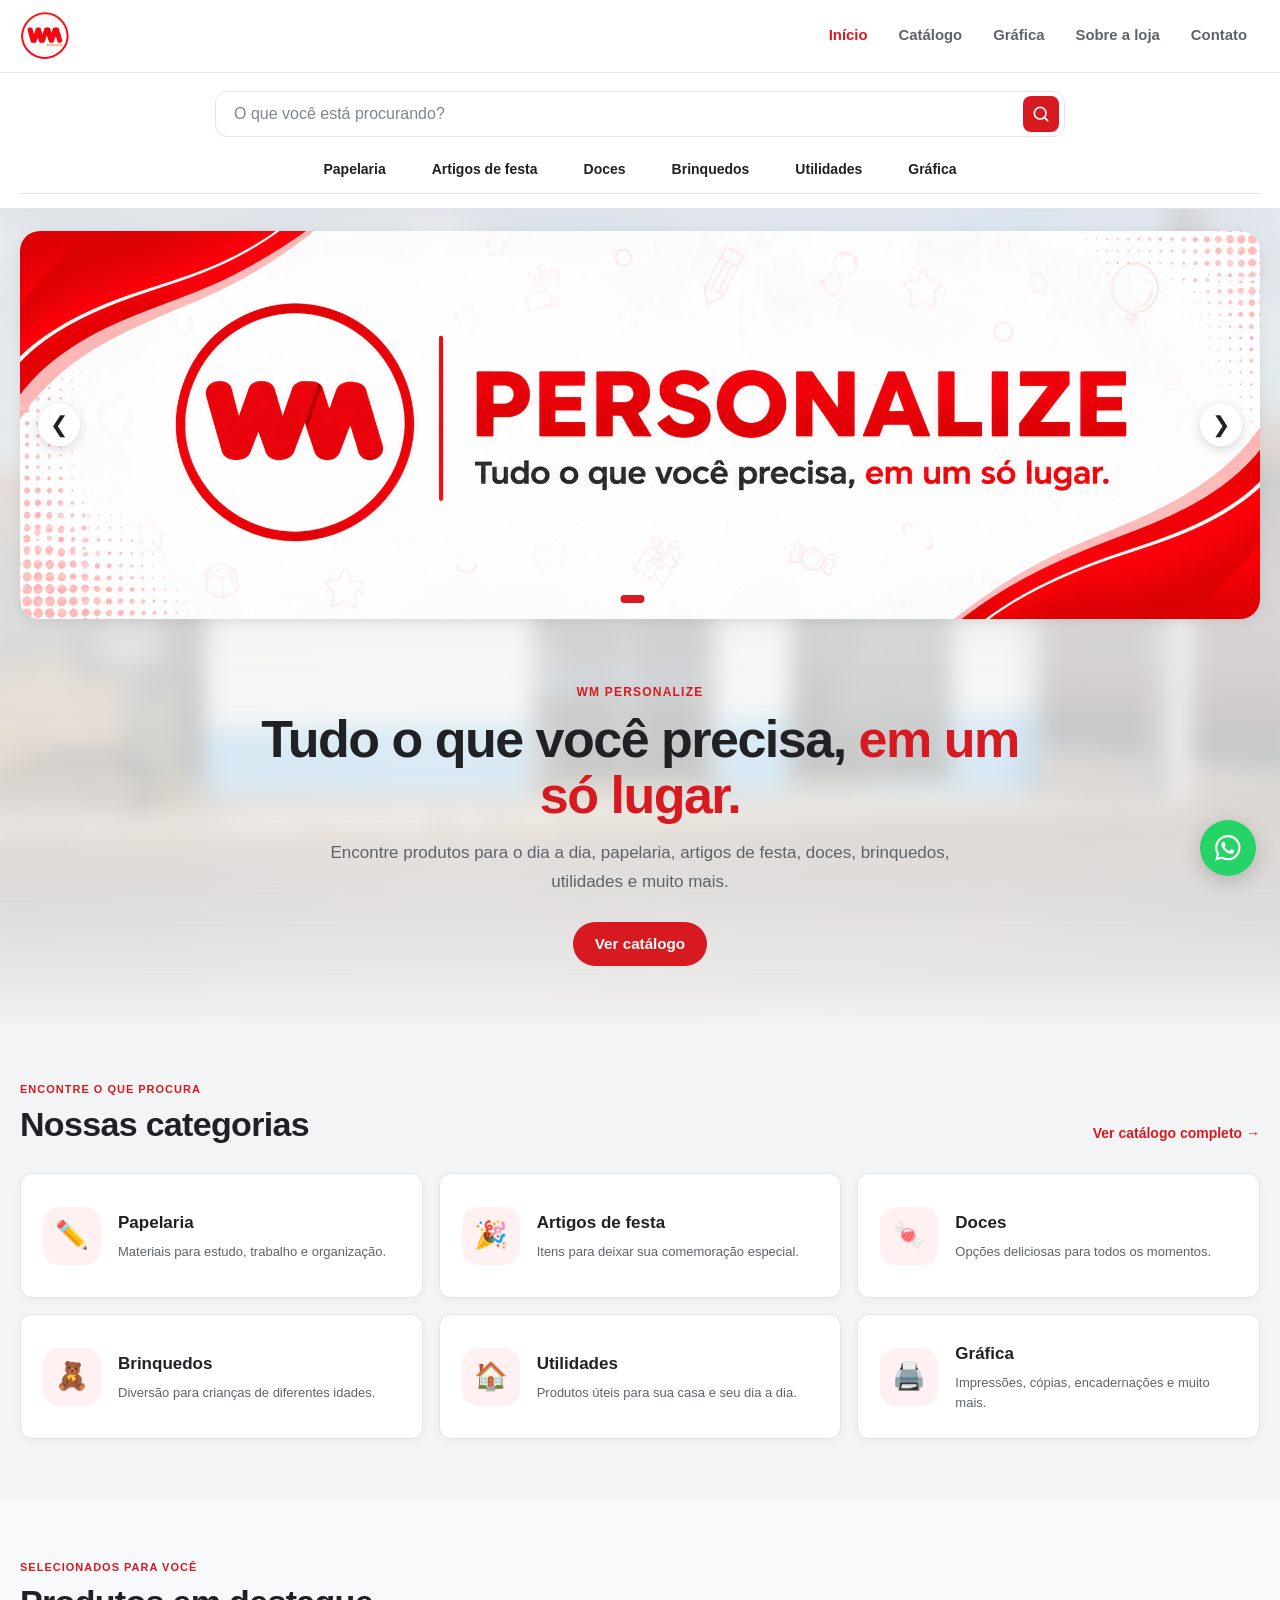
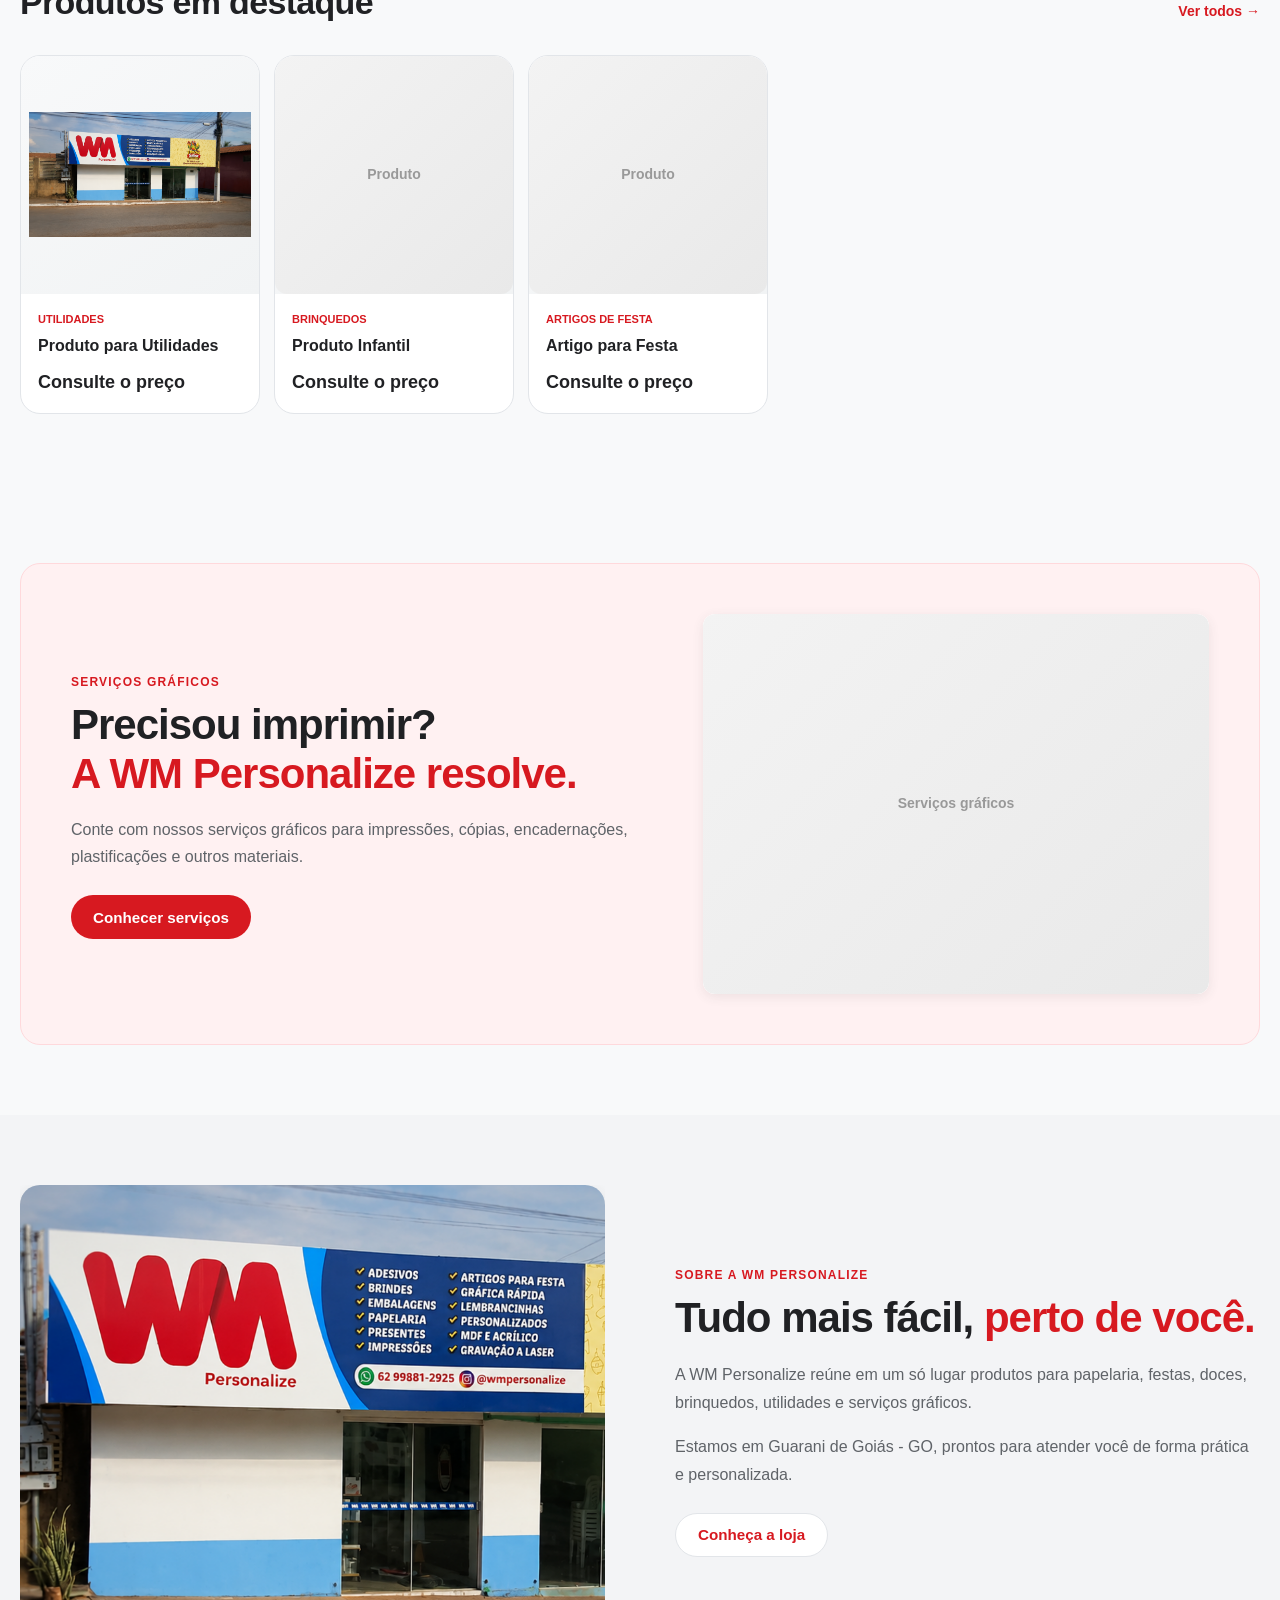
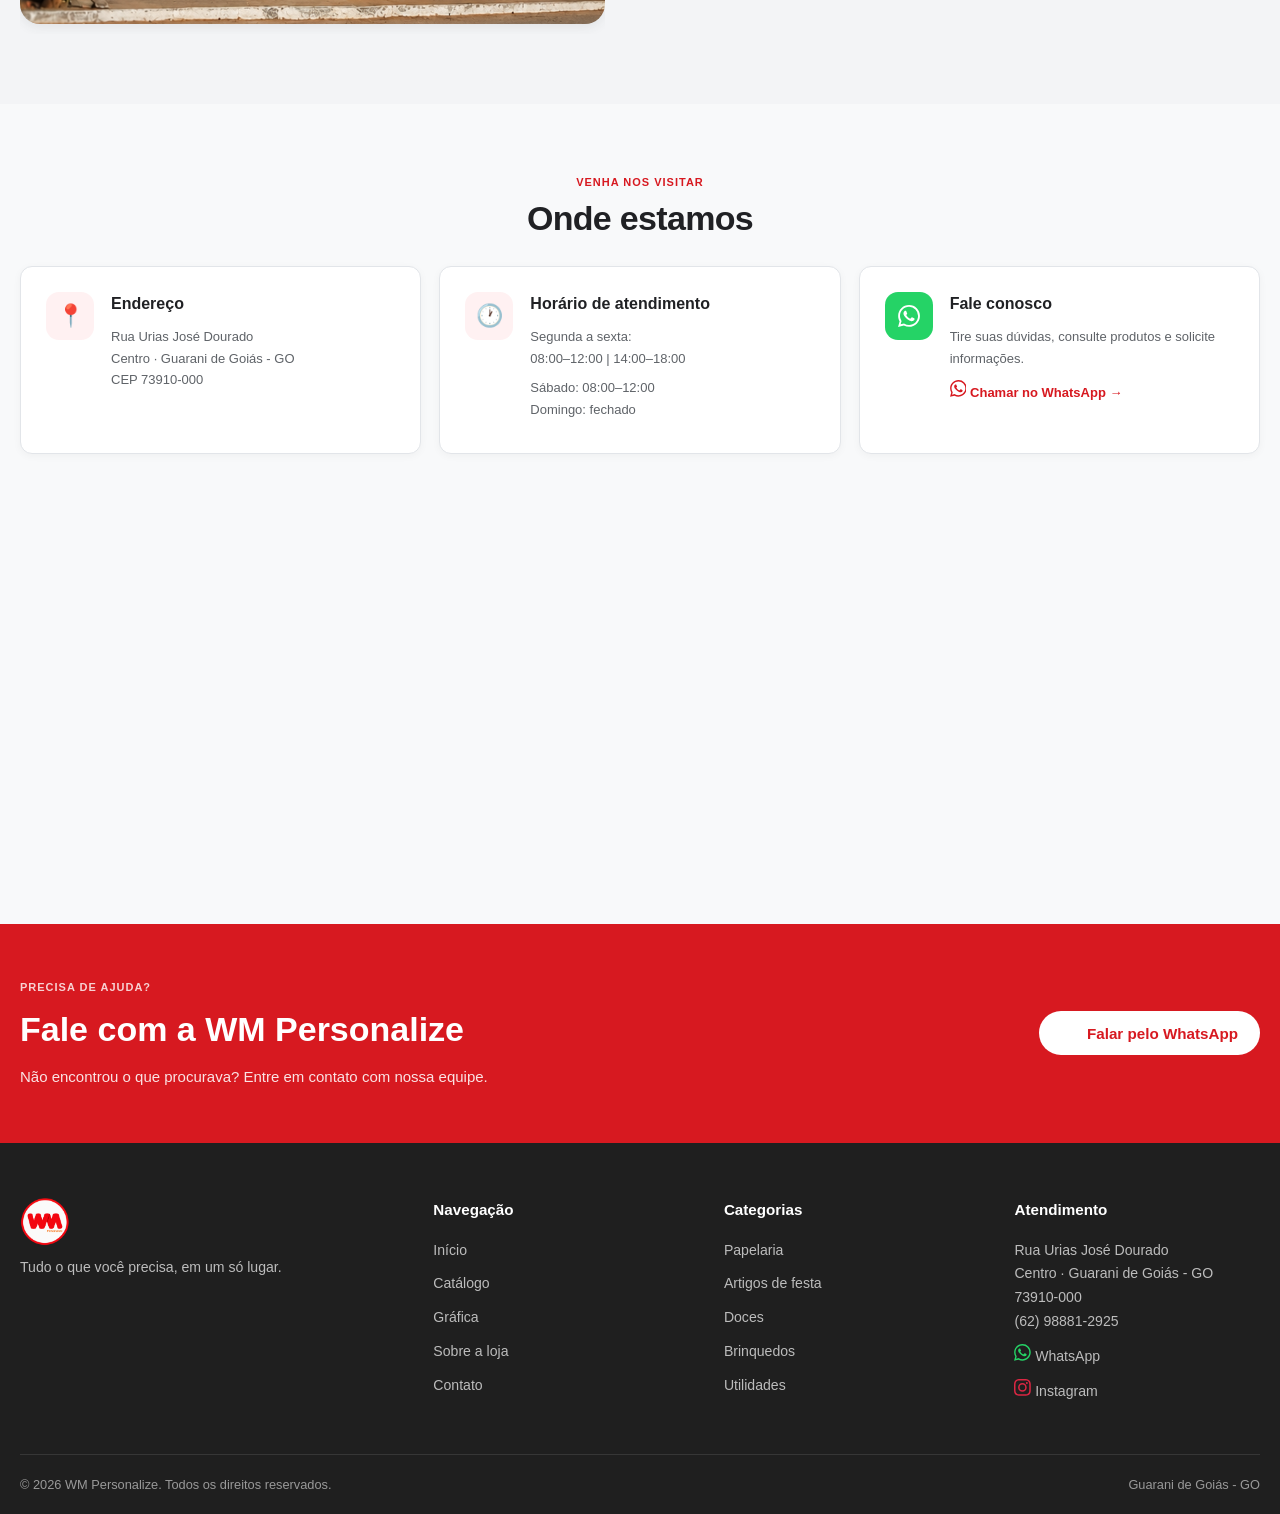
==== commit e00b8ab1: "Add files via upload" ====
--- a/index.html
+++ b/index.html
@@ -35,7 +35,7 @@
 
             <!-- LOGO -->
             <a href="index.html" class="logo" aria-label="WM Personalize - Início">
-                <img src="img/logo/logo.png" alt="WM Personalize">
+                <img src="img/logo/logo.png" data-logo-visual alt="WM Personalize">
             </a>
 
             <!-- MENU PRINCIPAL -->
@@ -570,7 +570,7 @@
                     <div class="grafica-home-imagem">
 
                         <img
-                            src="img/grafica/impressao.png"
+                            src="img/grafica/impressao.png" data-imagem-visual="destaqueGraficaHome"
                             alt="Serviços de impressão da WM Personalize"
                             onerror="this.style.display='none'; this.nextElementSibling.style.display='flex';">
 
@@ -612,7 +612,7 @@
 
                         <div class="sobre-home-galeria">
 
-                            <img src="img/loja/fachada.png" alt="Fachada da WM Personalize" loading="lazy">
+                            <img src="img/loja/fachada.png" data-imagem-visual="fachada" alt="Fachada da WM Personalize" loading="lazy">
 
 
                         </div>
@@ -872,7 +872,7 @@
                         class="footer-logo">
 
                         <img
-                            src="img/logo/logo.png"
+                            src="img/logo/logo.png" data-logo-visual
                             alt="WM Personalize">
 
                     </a>
@@ -1030,6 +1030,7 @@
     <!-- JAVASCRIPT GLOBAL -->
     <script src="js/icones.js"></script>
 
+    <script src="js/configuracao-visual.js"></script>
     <script src="js/script.js"></script>
 
     <!-- LISTA DE PRODUTOS + VITRINE DE DESTAQUES -->
--- a/css/style.css
+++ b/css/style.css
@@ -15,15 +15,15 @@
     --cor-primaria-clara: #fff1f2;
 
     /* Cores neutras */
-    --cor-branca: #ffffff;
-    /* Aliases kept for the page-specific styles written with the older name. */
-    --cor-branco: var(--cor-branca);
-    --cor-fundo: #f8f9fa;
-    --cor-fundo-secundario: #f3f4f6;
-    --cor-texto: #202124;
-    --cor-texto-secundario: #5f6368;
-    --cor-texto-claro: #80868b;
-    --cor-borda: #e2e5e9;
+    --cor-branca: #ffffff;
+    /* Aliases kept for the page-specific styles written with the older name. */
+    --cor-branco: var(--cor-branca);
+    --cor-fundo: #f8f9fa;
+    --cor-fundo-secundario: #f3f4f6;
+    --cor-texto: #202124;
+    --cor-texto-secundario: #5f6368;
+    --cor-texto-claro: #80868b;
+    --cor-borda: #e2e5e9;
 
     /* Estados */
     --cor-sucesso: #198754;
@@ -32,22 +32,24 @@
     /* WhatsApp */
     --cor-whatsapp: #25d366;
     --cor-whatsapp-escura: #1da851;
+    --cor-rodape: #1f1f1f;
+    --imagem-fundo-catalogo: url("../img/home/fundo-catalogo.png");
 
     /* Estrutura */
     --largura-maxima: 1280px;
     --altura-header: 72px;
 
     /* Bordas */
-    --raio-pequeno: 8px;
-    --raio-medio: 12px;
-    --raio-grande: 20px;
+    --raio-pequeno: 8px;
+    --raio-medio: 12px;
+    --raio-grande: 20px;
 
     /* Sombras */
-    --sombra-suave: 0 2px 8px rgba(60, 64, 67, 0.08);
-    --sombra-card: 0 3px 12px rgba(60, 64, 67, 0.09);
-    --sombra-hover: 0 10px 28px rgba(60, 64, 67, 0.14);
-    --sombra-media: var(--sombra-card);
-    --sombra: var(--sombra-card);
+    --sombra-suave: 0 2px 8px rgba(60, 64, 67, 0.08);
+    --sombra-card: 0 3px 12px rgba(60, 64, 67, 0.09);
+    --sombra-hover: 0 10px 28px rgba(60, 64, 67, 0.14);
+    --sombra-media: var(--sombra-card);
+    --sombra: var(--sombra-card);
 
     /* Transições */
     --transicao-rapida: 0.2s ease;
@@ -71,13 +73,13 @@
 }
 
 body {
-    font-family: Inter, "Segoe UI", Roboto, Helvetica, Arial, sans-serif;
+    font-family: Inter, "Segoe UI", Roboto, Helvetica, Arial, sans-serif;
     background-color: var(--cor-fundo);
     color: var(--cor-texto);
-    line-height: 1.55;
-    min-height: 100vh;
-    -webkit-font-smoothing: antialiased;
-    text-rendering: optimizeLegibility;
+    line-height: 1.55;
+    min-height: 100vh;
+    -webkit-font-smoothing: antialiased;
+    text-rendering: optimizeLegibility;
 }
 
 body.menu-aberto {
@@ -182,8 +184,8 @@
 .titulo-secao h2 {
     color: var(--cor-texto);
     font-size: 2rem;
-    font-weight: 750;
-    letter-spacing: -0.02em;
+    font-weight: 750;
+    letter-spacing: -0.02em;
     line-height: 1.2;
     margin-bottom: 8px;
 }
@@ -211,10 +213,10 @@
     min-height: 44px;
     padding: 0 22px;
 
-    border-radius: 999px;
+    border-radius: 999px;
 
     font-size: 0.95rem;
-    font-weight: 650;
+    font-weight: 650;
 
     transition:
         background-color var(--transicao-rapida),
@@ -228,18 +230,18 @@
     transform: translateY(-1px);
 }
 
-.botao:active {
-    transform: translateY(0);
-}
-
-.botao:focus-visible,
-.menu-principal a:focus-visible,
-.botao-menu-mobile:focus-visible,
-input:focus-visible,
-select:focus-visible {
-    outline: 3px solid rgba(215, 25, 32, 0.22);
-    outline-offset: 2px;
-}
+.botao:active {
+    transform: translateY(0);
+}
+
+.botao:focus-visible,
+.menu-principal a:focus-visible,
+.botao-menu-mobile:focus-visible,
+input:focus-visible,
+select:focus-visible {
+    outline: 3px solid rgba(215, 25, 32, 0.22);
+    outline-offset: 2px;
+}
 
 
 /* Botão vermelho */
@@ -286,8 +288,8 @@
    9. CABEÇALHO
    ========================================================= */
 
-.header,
-.cabecalho {
+.header,
+.cabecalho {
     width: 100%;
     background-color: var(--cor-branca);
     border-bottom: 1px solid var(--cor-borda);
@@ -296,8 +298,8 @@
     z-index: 1000;
 }
 
-.header-conteudo,
-.cabecalho-conteudo {
+.header-conteudo,
+.cabecalho-conteudo {
     min-height: var(--altura-header);
 
     display: flex;
@@ -639,91 +641,91 @@
    19. RODAPÉ
    ========================================================= */
 
-.footer,
-.rodape {
-    background-color: #1f1f1f;
+.footer,
+.rodape {
+    background-color: var(--cor-rodape);
     color: var(--cor-branca);
     margin-top: auto;
 }
 
-.footer-principal,
-.rodape-conteudo {
-    padding: 55px 0 40px;
-}
-
-.footer-grid,
-.rodape-conteudo {
-    display: grid;
-    gap: 45px;
-}
-
-.footer-grid {
-    grid-template-columns: 1.5fr 1fr 1fr 1fr;
-}
-
-.footer-conteudo {
-    display: grid;
-    grid-template-columns: 1.5fr 1fr 1fr 1fr;
-    gap: 45px;
-    padding: 55px 0 40px;
-}
-
-.rodape-conteudo {
-    grid-template-columns: 1.5fr 1fr 1fr;
-}
+.footer-principal,
+.rodape-conteudo {
+    padding: 55px 0 40px;
+}
+
+.footer-grid,
+.rodape-conteudo {
+    display: grid;
+    gap: 45px;
+}
+
+.footer-grid {
+    grid-template-columns: 1.5fr 1fr 1fr 1fr;
+}
+
+.footer-conteudo {
+    display: grid;
+    grid-template-columns: 1.5fr 1fr 1fr 1fr;
+    gap: 45px;
+    padding: 55px 0 40px;
+}
+
+.rodape-conteudo {
+    grid-template-columns: 1.5fr 1fr 1fr;
+}
 
 .footer-logo {
     display: inline-block;
     margin-bottom: 18px;
 }
 
-.footer-logo img {
+.footer-logo img {
     width: auto;
     height: 48px;
-}
-
-/* Footer markup used by catálogo, gráfica, sobre and contato.  It is
-   deliberately separate from .logo so the header mark can never leak here. */
-.rodape-logo {
-    display: block;
-    width: auto;
-    height: 48px;
-    max-width: 100%;
-    object-fit: contain;
-    margin-bottom: 18px;
-}
-
-.rodape-coluna > p,
-.rodape-coluna > a,
-.rodape-coluna > span {
-    color: #bcbcbc;
-    font-size: 0.88rem;
-    line-height: 1.7;
-}
-
-.rodape-coluna > a {
-    display: block;
-    margin-bottom: 10px;
-    transition: color var(--transicao-rapida);
-}
-
-.rodape-coluna > a:hover {
-    color: var(--cor-branca);
-}
-
-.rodape-coluna h3 {
-    margin-bottom: 17px;
-    color: var(--cor-branca);
-    font-size: 0.95rem;
-}
-
-.rodape-final {
-    padding: 20px 0;
-    border-top: 1px solid rgba(255, 255, 255, 0.1);
-    color: #999;
-    font-size: 0.8rem;
-    text-align: center;
-}
+}
+
+/* Footer markup used by catálogo, gráfica, sobre and contato.  It is
+   deliberately separate from .logo so the header mark can never leak here. */
+.rodape-logo {
+    display: block;
+    width: auto;
+    height: 48px;
+    max-width: 100%;
+    object-fit: contain;
+    margin-bottom: 18px;
+}
+
+.rodape-coluna > p,
+.rodape-coluna > a,
+.rodape-coluna > span {
+    color: #bcbcbc;
+    font-size: 0.88rem;
+    line-height: 1.7;
+}
+
+.rodape-coluna > a {
+    display: block;
+    margin-bottom: 10px;
+    transition: color var(--transicao-rapida);
+}
+
+.rodape-coluna > a:hover {
+    color: var(--cor-branca);
+}
+
+.rodape-coluna h3 {
+    margin-bottom: 17px;
+    color: var(--cor-branca);
+    font-size: 0.95rem;
+}
+
+.rodape-final {
+    padding: 20px 0;
+    border-top: 1px solid rgba(255, 255, 255, 0.1);
+    color: #999;
+    font-size: 0.8rem;
+    text-align: center;
+}
 
 .footer-descricao {
     max-width: 330px;
@@ -755,32 +757,32 @@
         color var(--transicao-rapida);
 }
 
-.footer-links a:hover {
-    color: var(--cor-branca);
-}
-
-.footer-coluna > p,
-.footer-coluna > a {
-    color: #bcbcbc;
-    font-size: 0.88rem;
-    line-height: 1.7;
-}
-
-.footer-coluna > a {
-    display: block;
-    margin-bottom: 10px;
-    transition: color var(--transicao-rapida);
-}
-
-.footer-coluna > a:hover {
-    color: var(--cor-branca);
-}
-
-.footer-coluna h3 {
-    margin-bottom: 17px;
-    color: var(--cor-branca);
-    font-size: 0.95rem;
-}
+.footer-links a:hover {
+    color: var(--cor-branca);
+}
+
+.footer-coluna > p,
+.footer-coluna > a {
+    color: #bcbcbc;
+    font-size: 0.88rem;
+    line-height: 1.7;
+}
+
+.footer-coluna > a {
+    display: block;
+    margin-bottom: 10px;
+    transition: color var(--transicao-rapida);
+}
+
+.footer-coluna > a:hover {
+    color: var(--cor-branca);
+}
+
+.footer-coluna h3 {
+    margin-bottom: 17px;
+    color: var(--cor-branca);
+    font-size: 0.95rem;
+}
 
 .footer-contato {
     display: flex;
@@ -798,7 +800,7 @@
     color: var(--cor-branca);
 }
 
-.footer-bottom {
+.footer-bottom {
     padding: 20px 0;
 
     border-top: 1px solid rgba(255, 255, 255, 0.1);
@@ -808,17 +810,17 @@
     font-size: 0.8rem;
 
     text-align: center;
-}
-
-.footer-final {
-    display: flex;
-    justify-content: space-between;
-    gap: 20px;
-    padding: 20px 0;
-    border-top: 1px solid rgba(255, 255, 255, 0.1);
-    color: #999;
-    font-size: 0.8rem;
-}
+}
+
+.footer-final {
+    display: flex;
+    justify-content: space-between;
+    gap: 20px;
+    padding: 20px 0;
+    border-top: 1px solid rgba(255, 255, 255, 0.1);
+    color: #999;
+    font-size: 0.8rem;
+}
 
 
 /* =========================================================
@@ -903,10 +905,10 @@
         font-size: 0.86rem;
     }
 
-    .footer-grid,
-    .rodape-conteudo,
-    .footer-conteudo {
-        grid-template-columns: repeat(2, 1fr);
+    .footer-grid,
+    .rodape-conteudo,
+    .footer-conteudo {
+        grid-template-columns: repeat(2, 1fr);
         gap: 35px;
     }
 }
@@ -978,9 +980,9 @@
         overflow-y: auto;
     }
 
-    .menu-principal.aberto,
-    .menu-principal.menu-aberto {
-        transform: translateX(0);
+    .menu-principal.aberto,
+    .menu-principal.menu-aberto {
+        transform: translateX(0);
     }
 
     .menu-principal a {
@@ -1009,21 +1011,21 @@
 
     /* Footer */
 
-    .footer-grid,
-    .rodape-conteudo,
-    .footer-conteudo {
-        grid-template-columns: 1fr;
+    .footer-grid,
+    .rodape-conteudo,
+    .footer-conteudo {
+        grid-template-columns: 1fr;
         gap: 30px;
     }
 
-    .footer-descricao {
-        max-width: 100%;
-    }
-
-    .footer-final {
-        flex-direction: column;
-        text-align: center;
-    }
+    .footer-descricao {
+        max-width: 100%;
+    }
+
+    .footer-final {
+        flex-direction: column;
+        text-align: center;
+    }
 
 
     /* WhatsApp */
@@ -1063,137 +1065,137 @@
 
 /* =========================================================
    FIM DO CSS GLOBAL
-   ========================================================= */
-
-
-/* =========================================================
-   25. ÍCONES DE MARCA (WhatsApp / Instagram / Busca)
-   ---------------------------------------------------------
-   Os vetores ficam em js/icones.js.
-   No HTML basta usar:
-
-       <span class="icone-marca" data-icone="whatsapp"></span>
-       <span class="icone-marca" data-icone="instagram"></span>
-
-   O tamanho é definido pelo font-size do elemento pai.
-   ========================================================= */
-
-.icone-marca {
-    display: inline-flex;
-    align-items: center;
-    justify-content: center;
-    flex-shrink: 0;
-    line-height: 0;
-}
-
-.icone-marca svg {
-    display: block;
-    width: 1em;
-    height: 1em;
-    fill: currentColor;
-}
-
-/* Dentro de botões o ícone tem tamanho fixo. */
-.botao .icone-marca {
-    font-size: 1.15rem;
-}
-
-/* Botão flutuante do WhatsApp. */
-.whatsapp-flutuante .icone-marca {
-    font-size: 1.6rem;
-}
-
-
-/* =========================================================
-   26. BOTÃO DO INSTAGRAM
-   ---------------------------------------------------------
-   Mesma forma do botão do WhatsApp, com as cores oficiais.
-   ========================================================= */
-
-.botao-instagram {
-    color: var(--cor-branca);
-    background-image: linear-gradient(
-        45deg,
-        #f09433 0%,
-        #e6683c 25%,
-        #dc2743 50%,
-        #cc2366 75%,
-        #bc1888 100%
-    );
-    background-color: #dc2743;
-}
-
-.botao-instagram:hover {
-    box-shadow: 0 5px 15px rgba(188, 24, 136, 0.28);
-    filter: brightness(1.05);
-}
-
-
-/* Ícone redondo do Instagram (usado fora de botões). */
-.icone-redondo-instagram {
-    color: #ffffff;
-    background-image: linear-gradient(
-        45deg,
-        #f09433 0%,
-        #e6683c 25%,
-        #dc2743 50%,
-        #cc2366 75%,
-        #bc1888 100%
-    ) !important;
-}
-
-/* Ícone redondo do WhatsApp (usado fora de botões). */
-.icone-redondo-whatsapp {
-    color: #ffffff;
-    background: var(--cor-whatsapp) !important;
-}
-
-
-/* =========================================================
-   27. BORDA INFERIOR DIFUSA DOS FUNDOS DE PÁGINA
-   ---------------------------------------------------------
-   Faz a foto desfocada do topo desaparecer suavemente
-   apenas na parte de baixo, sem cortar as laterais.
-   ========================================================= */
-
-.fundo-difuso-base {
-    -webkit-mask-image: linear-gradient(
-        to bottom,
-        #000 0%,
-        #000 52%,
-        rgba(0, 0, 0, 0.55) 78%,
-        rgba(0, 0, 0, 0) 100%
-    );
-    mask-image: linear-gradient(
-        to bottom,
-        #000 0%,
-        #000 52%,
-        rgba(0, 0, 0, 0.55) 78%,
-        rgba(0, 0, 0, 0) 100%
-    );
-}
-
-
-/* Link de texto acompanhado de ícone (rodapés, cards). */
-.link-com-icone {
-    display: inline-flex;
-    align-items: center;
-    gap: 8px;
-}
-
-.link-com-icone .icone-marca {
-    font-size: 1.05rem;
-}
-
-.icone-cor-whatsapp {
-    color: var(--cor-whatsapp);
-}
-
-.icone-cor-instagram {
-    color: #dc2743;
-}
-
-/* Lupa dentro da barra de pesquisa. */
-.barra-pesquisa button .icone-marca {
-    font-size: 20px;
-}
+   ========================================================= */
+
+
+/* =========================================================
+   25. ÍCONES DE MARCA (WhatsApp / Instagram / Busca)
+   ---------------------------------------------------------
+   Os vetores ficam em js/icones.js.
+   No HTML basta usar:
+
+       <span class="icone-marca" data-icone="whatsapp"></span>
+       <span class="icone-marca" data-icone="instagram"></span>
+
+   O tamanho é definido pelo font-size do elemento pai.
+   ========================================================= */
+
+.icone-marca {
+    display: inline-flex;
+    align-items: center;
+    justify-content: center;
+    flex-shrink: 0;
+    line-height: 0;
+}
+
+.icone-marca svg {
+    display: block;
+    width: 1em;
+    height: 1em;
+    fill: currentColor;
+}
+
+/* Dentro de botões o ícone tem tamanho fixo. */
+.botao .icone-marca {
+    font-size: 1.15rem;
+}
+
+/* Botão flutuante do WhatsApp. */
+.whatsapp-flutuante .icone-marca {
+    font-size: 1.6rem;
+}
+
+
+/* =========================================================
+   26. BOTÃO DO INSTAGRAM
+   ---------------------------------------------------------
+   Mesma forma do botão do WhatsApp, com as cores oficiais.
+   ========================================================= */
+
+.botao-instagram {
+    color: var(--cor-branca);
+    background-image: linear-gradient(
+        45deg,
+        #f09433 0%,
+        #e6683c 25%,
+        #dc2743 50%,
+        #cc2366 75%,
+        #bc1888 100%
+    );
+    background-color: #dc2743;
+}
+
+.botao-instagram:hover {
+    box-shadow: 0 5px 15px rgba(188, 24, 136, 0.28);
+    filter: brightness(1.05);
+}
+
+
+/* Ícone redondo do Instagram (usado fora de botões). */
+.icone-redondo-instagram {
+    color: #ffffff;
+    background-image: linear-gradient(
+        45deg,
+        #f09433 0%,
+        #e6683c 25%,
+        #dc2743 50%,
+        #cc2366 75%,
+        #bc1888 100%
+    ) !important;
+}
+
+/* Ícone redondo do WhatsApp (usado fora de botões). */
+.icone-redondo-whatsapp {
+    color: #ffffff;
+    background: var(--cor-whatsapp) !important;
+}
+
+
+/* =========================================================
+   27. BORDA INFERIOR DIFUSA DOS FUNDOS DE PÁGINA
+   ---------------------------------------------------------
+   Faz a foto desfocada do topo desaparecer suavemente
+   apenas na parte de baixo, sem cortar as laterais.
+   ========================================================= */
+
+.fundo-difuso-base {
+    -webkit-mask-image: linear-gradient(
+        to bottom,
+        #000 0%,
+        #000 52%,
+        rgba(0, 0, 0, 0.55) 78%,
+        rgba(0, 0, 0, 0) 100%
+    );
+    mask-image: linear-gradient(
+        to bottom,
+        #000 0%,
+        #000 52%,
+        rgba(0, 0, 0, 0.55) 78%,
+        rgba(0, 0, 0, 0) 100%
+    );
+}
+
+
+/* Link de texto acompanhado de ícone (rodapés, cards). */
+.link-com-icone {
+    display: inline-flex;
+    align-items: center;
+    gap: 8px;
+}
+
+.link-com-icone .icone-marca {
+    font-size: 1.05rem;
+}
+
+.icone-cor-whatsapp {
+    color: var(--cor-whatsapp);
+}
+
+.icone-cor-instagram {
+    color: #dc2743;
+}
+
+/* Lupa dentro da barra de pesquisa. */
+.barra-pesquisa button .icone-marca {
+    font-size: 20px;
+}
--- a/css/home.css
+++ b/css/home.css
@@ -67,55 +67,55 @@
 }
 
 
-/* =========================================================
-   HERO / BANNER
-========================================================= */
-
-/* Fundo de transição entre o carrossel e a apresentação da loja. */
-.inicio-destaque {
-    position: relative;
-    isolation: isolate;
-    overflow: hidden;
-    background: var(--cor-fundo);
-}
-
-.inicio-destaque::before,
-.inicio-destaque::after {
-    position: absolute;
-    inset: 0;
-    z-index: 0;
-    content: "";
-    pointer-events: none;
-
-    /* Some apenas na parte de baixo, mesclando com o restante da pagina. */
-    -webkit-mask-image: linear-gradient(to bottom, #000 0%, #000 55%, rgba(0,0,0,0.5) 80%, rgba(0,0,0,0) 100%);
-    mask-image: linear-gradient(to bottom, #000 0%, #000 55%, rgba(0,0,0,0.5) 80%, rgba(0,0,0,0) 100%);
-}
-
-.inicio-destaque::before {
-    inset: -22px;
-    background: url("../img/home/fundo-catalogo.png") center 52% / cover no-repeat;
-    filter: blur(11px);
-    opacity: 0.62;
-}
-
-.inicio-destaque::after {
-    background: linear-gradient(
-        180deg,
-        rgba(248, 249, 250, 0.68),
-        rgba(248, 249, 250, 0.78)
-    );
-}
-
-.inicio-destaque > .hero,
-.inicio-destaque > .apresentacao {
-    position: relative;
-    z-index: 1;
-    background: transparent;
-}
-
-.hero {
-    background: var(--cor-fundo);
+/* =========================================================
+   HERO / BANNER
+========================================================= */
+
+/* Fundo de transição entre o carrossel e a apresentação da loja. */
+.inicio-destaque {
+    position: relative;
+    isolation: isolate;
+    overflow: hidden;
+    background: var(--cor-fundo);
+}
+
+.inicio-destaque::before,
+.inicio-destaque::after {
+    position: absolute;
+    inset: 0;
+    z-index: 0;
+    content: "";
+    pointer-events: none;
+
+    /* Some apenas na parte de baixo, mesclando com o restante da pagina. */
+    -webkit-mask-image: linear-gradient(to bottom, #000 0%, #000 55%, rgba(0,0,0,0.5) 80%, rgba(0,0,0,0) 100%);
+    mask-image: linear-gradient(to bottom, #000 0%, #000 55%, rgba(0,0,0,0.5) 80%, rgba(0,0,0,0) 100%);
+}
+
+.inicio-destaque::before {
+    inset: -22px;
+    background: url("../img/home/fundo-catalogo.png") center 52% / cover no-repeat;
+    filter: blur(11px);
+    opacity: 0.62;
+}
+
+.inicio-destaque::after {
+    background: linear-gradient(
+        180deg,
+        rgba(248, 249, 250, 0.68),
+        rgba(248, 249, 250, 0.78)
+    );
+}
+
+.inicio-destaque > .hero,
+.inicio-destaque > .apresentacao {
+    position: relative;
+    z-index: 1;
+    background: transparent;
+}
+
+.hero {
+    background: var(--cor-fundo);
     padding: 22px 0 0;
 }
 
@@ -418,10 +418,10 @@
     padding-bottom: 65px;
 }
 
-.produtos-grid {
-    display: grid;
-    grid-template-columns: repeat(4, minmax(0, 1fr));
-    gap: 20px;
+.produtos-grid {
+    display: grid;
+    grid-template-columns: repeat(4, minmax(0, 1fr));
+    gap: 20px;
 }
 
 
@@ -429,22 +429,22 @@
    CARDS DE PRODUTO
 ========================================================= */
 
-.produto-card {
-    position: relative;
-    display: flex;
-    flex-direction: column;
+.produto-card {
+    position: relative;
+    display: flex;
+    flex-direction: column;
     overflow: hidden;
 
     background: var(--cor-branca);
     border: 1px solid var(--cor-borda);
-    border-radius: var(--raio-grande);
+    border-radius: var(--raio-grande);
 
     transition: var(--transicao);
 }
 
-.produto-card:hover {
-    border-color: rgba(215, 25, 32, 0.28);
-    box-shadow: var(--sombra-hover);
+.produto-card:hover {
+    border-color: rgba(215, 25, 32, 0.28);
+    box-shadow: var(--sombra-hover);
     transform: translateY(-4px);
 }
 
@@ -455,7 +455,7 @@
     aspect-ratio: 1 / 1;
 
     overflow: hidden;
-    background: linear-gradient(145deg, #f8f9fa, #f1f3f4);
+    background: linear-gradient(145deg, #f8f9fa, #f1f3f4);
 }
 
 .produto-imagem img {
@@ -464,19 +464,19 @@
     width: 100%;
     height: 100%;
 
-    object-fit: contain;
-    padding: 8px;
+    object-fit: contain;
+    padding: 8px;
 
     transition: transform 0.4s ease;
 }
 
 .produto-card:hover .produto-imagem img {
-    transform: scale(1.02);
-}
-
-.produto-info {
-    flex: 1;
-    padding: 17px;
+    transform: scale(1.02);
+}
+
+.produto-info {
+    flex: 1;
+    padding: 17px;
 }
 
 .produto-categoria {
@@ -489,12 +489,12 @@
     text-transform: uppercase;
 }
 
-.produto-info h3 {
+.produto-info h3 {
     margin: 0 0 12px;
 
     color: var(--cor-texto);
-    font-size: 16px;
-    font-weight: 650;
+    font-size: 16px;
+    font-weight: 650;
     line-height: 1.35;
 }
 
@@ -503,7 +503,7 @@
 
     color: var(--cor-texto);
     font-size: 18px;
-    font-weight: 750;
+    font-weight: 750;
 }
 
 .placeholder-card {
@@ -910,19 +910,19 @@
    RESPONSIVIDADE - CELULAR
 ========================================================= */
 
-@media (max-width: 650px) {
-
-    .inicio-destaque::before {
-        inset: -14px;
-        filter: blur(8px);
-        opacity: 0.52;
-    }
-
-    .inicio-destaque::after {
-        background: rgba(248, 249, 250, 0.76);
-    }
-
-    .barra-pesquisa-secao {
+@media (max-width: 650px) {
+
+    .inicio-destaque::before {
+        inset: -14px;
+        filter: blur(8px);
+        opacity: 0.52;
+    }
+
+    .inicio-destaque::after {
+        background: rgba(248, 249, 250, 0.76);
+    }
+
+    .barra-pesquisa-secao {
         padding-top: 12px;
         padding-bottom: 8px;
     }
@@ -949,20 +949,20 @@
         padding-top: 10px;
     }
 
-    .hero-banner {
-        border-radius: 0;
-        margin-left: -1px;
-        width: calc(100% + 2px);
-        /* Mantém a proporção da arte panorâmica também no celular. */
-        aspect-ratio: 1920 / 600;
-    }
-
-    .hero-banner-imagem {
-        width: 100%;
-        height: 100%;
-        aspect-ratio: auto;
-        object-fit: contain;
-    }
+    .hero-banner {
+        border-radius: 0;
+        margin-left: -1px;
+        width: calc(100% + 2px);
+        /* Mantém a proporção da arte panorâmica também no celular. */
+        aspect-ratio: 1920 / 600;
+    }
+
+    .hero-banner-imagem {
+        width: 100%;
+        height: 100%;
+        aspect-ratio: auto;
+        object-fit: contain;
+    }
 
     .hero-controle {
         width: 34px;
@@ -1216,134 +1216,134 @@
         font-size: 29px;
     }
 
-}
-
-
-/* =========================================================
-   CARROSSEL DE PRODUTOS EM DESTAQUE (rolagem lateral)
-   ---------------------------------------------------------
-   Usado somente na página inicial. Os cards são gerados
-   por js/home-destaques.js a partir de js/produtos.js
-   (todo produto com "destaque: true").
-========================================================= */
-
-.carrossel-produtos {
-    display: flex;
-    gap: 14px;
-
-    overflow-x: auto;
-    overflow-y: hidden;
-
-    padding: 4px 4px 14px;
-    margin: 0 -4px;
-
-    scroll-snap-type: x mandatory;
-    scroll-padding-left: 4px;
-    -webkit-overflow-scrolling: touch;
-    scrollbar-width: thin;
-}
-
-.carrossel-produtos::-webkit-scrollbar {
-    height: 6px;
-}
-
-.carrossel-produtos::-webkit-scrollbar-thumb {
-    background: #d9dde2;
-    border-radius: 999px;
-}
-
-.carrossel-produtos::-webkit-scrollbar-track {
-    background: transparent;
-}
-
-.carrossel-produtos .produto-card {
-    flex: 0 0 auto;
-    width: 240px;
-    scroll-snap-align: start;
-}
-
-.carrossel-produtos .produto-card:hover {
-    transform: none;
-}
-
-.carrossel-produtos .placeholder-imagem {
-    min-height: 0;
-}
-
-.carrossel-vazio {
-    padding: 26px 0;
-    color: var(--cor-texto-secundario);
-    font-size: 14px;
-}
-
-
-/* =========================================================
-   GALERIA DA LOJA (fachada e ambiente)
-   ---------------------------------------------------------
-   Para acrescentar uma foto, basta copiar e colar uma das
-   tags <img> dentro de .sobre-home-galeria e trocar o "src".
-========================================================= */
-
-.sobre-home-galeria {
-    display: flex;
-    gap: 12px;
-
-    overflow-x: auto;
-    padding-bottom: 10px;
-
-    scroll-snap-type: x mandatory;
-    -webkit-overflow-scrolling: touch;
-    scrollbar-width: thin;
-}
-
-.sobre-home-galeria::-webkit-scrollbar {
-    height: 6px;
-}
-
-.sobre-home-galeria::-webkit-scrollbar-thumb {
-    background: #d9dde2;
-    border-radius: 999px;
-}
-
-.sobre-home-galeria img {
-    flex: 0 0 100%;
-    width: 100%;
-    aspect-ratio: 4 / 3;
-
-    object-fit: cover;
-
-    border-radius: var(--raio-grande);
-    background: var(--cor-branca);
-    box-shadow: var(--sombra);
-
-    scroll-snap-align: center;
-}
-
-/* Com duas ou mais fotos, aparece uma "prévia" da próxima. */
-.sobre-home-galeria img:not(:only-child) {
-    flex-basis: 88%;
-}
-
-.sobre-home-galeria-dica {
-    margin-top: 8px;
-    color: var(--cor-texto-claro);
-    font-size: 12px;
-}
-
-
-@media (max-width: 650px) {
-
-    .carrossel-produtos .produto-card {
-        width: 168px;
-    }
-
-}
-
-
-@media (max-width: 400px) {
-
-    .carrossel-produtos .produto-card {
-        width: 152px;
-    }
-
-}
+}
+
+
+/* =========================================================
+   CARROSSEL DE PRODUTOS EM DESTAQUE (rolagem lateral)
+   ---------------------------------------------------------
+   Usado somente na página inicial. Os cards são gerados
+   por js/home-destaques.js a partir de js/produtos.js
+   (todo produto com "destaque: true").
+========================================================= */
+
+.carrossel-produtos {
+    display: flex;
+    gap: 14px;
+
+    overflow-x: auto;
+    overflow-y: hidden;
+
+    padding: 4px 4px 14px;
+    margin: 0 -4px;
+
+    scroll-snap-type: x mandatory;
+    scroll-padding-left: 4px;
+    -webkit-overflow-scrolling: touch;
+    scrollbar-width: thin;
+}
+
+.carrossel-produtos::-webkit-scrollbar {
+    height: 6px;
+}
+
+.carrossel-produtos::-webkit-scrollbar-thumb {
+    background: #d9dde2;
+    border-radius: 999px;
+}
+
+.carrossel-produtos::-webkit-scrollbar-track {
+    background: transparent;
+}
+
+.carrossel-produtos .produto-card {
+    flex: 0 0 auto;
+    width: 240px;
+    scroll-snap-align: start;
+}
+
+.carrossel-produtos .produto-card:hover {
+    transform: none;
+}
+
+.carrossel-produtos .placeholder-imagem {
+    min-height: 0;
+}
+
+.carrossel-vazio {
+    padding: 26px 0;
+    color: var(--cor-texto-secundario);
+    font-size: 14px;
+}
+
+
+/* =========================================================
+   GALERIA DA LOJA (fachada e ambiente)
+   ---------------------------------------------------------
+   Para acrescentar uma foto, basta copiar e colar uma das
+   tags <img> dentro de .sobre-home-galeria e trocar o "src".
+========================================================= */
+
+.sobre-home-galeria {
+    display: flex;
+    gap: 12px;
+
+    overflow-x: auto;
+    padding-bottom: 10px;
+
+    scroll-snap-type: x mandatory;
+    -webkit-overflow-scrolling: touch;
+    scrollbar-width: thin;
+}
+
+.sobre-home-galeria::-webkit-scrollbar {
+    height: 6px;
+}
+
+.sobre-home-galeria::-webkit-scrollbar-thumb {
+    background: #d9dde2;
+    border-radius: 999px;
+}
+
+.sobre-home-galeria img {
+    flex: 0 0 100%;
+    width: 100%;
+    aspect-ratio: 4 / 3;
+
+    object-fit: cover;
+
+    border-radius: var(--raio-grande);
+    background: var(--cor-branca);
+    box-shadow: var(--sombra);
+
+    scroll-snap-align: center;
+}
+
+/* Com duas ou mais fotos, aparece uma "prévia" da próxima. */
+.sobre-home-galeria img:not(:only-child) {
+    flex-basis: 88%;
+}
+
+.sobre-home-galeria-dica {
+    margin-top: 8px;
+    color: var(--cor-texto-claro);
+    font-size: 12px;
+}
+
+
+@media (max-width: 650px) {
+
+    .carrossel-produtos .produto-card {
+        width: 168px;
+    }
+
+}
+
+
+@media (max-width: 400px) {
+
+    .carrossel-produtos .produto-card {
+        width: 152px;
+    }
+
+}
